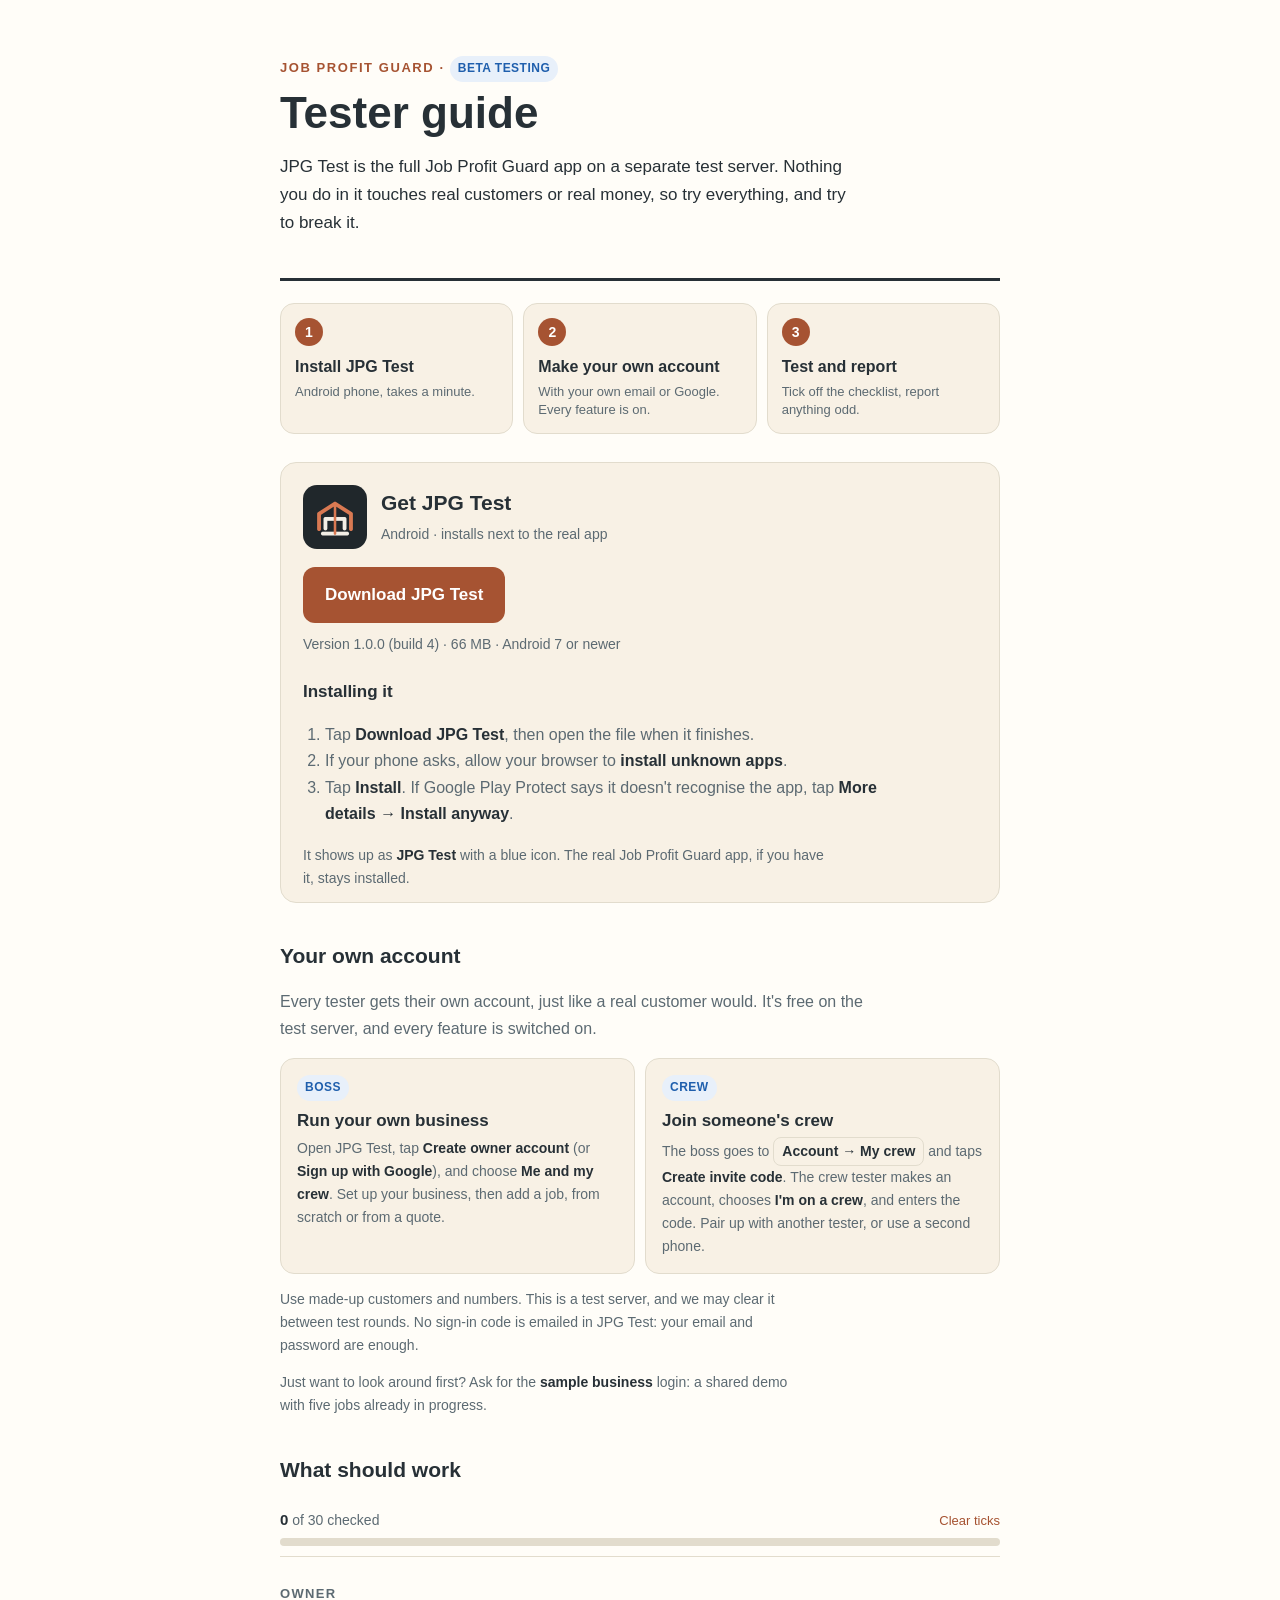
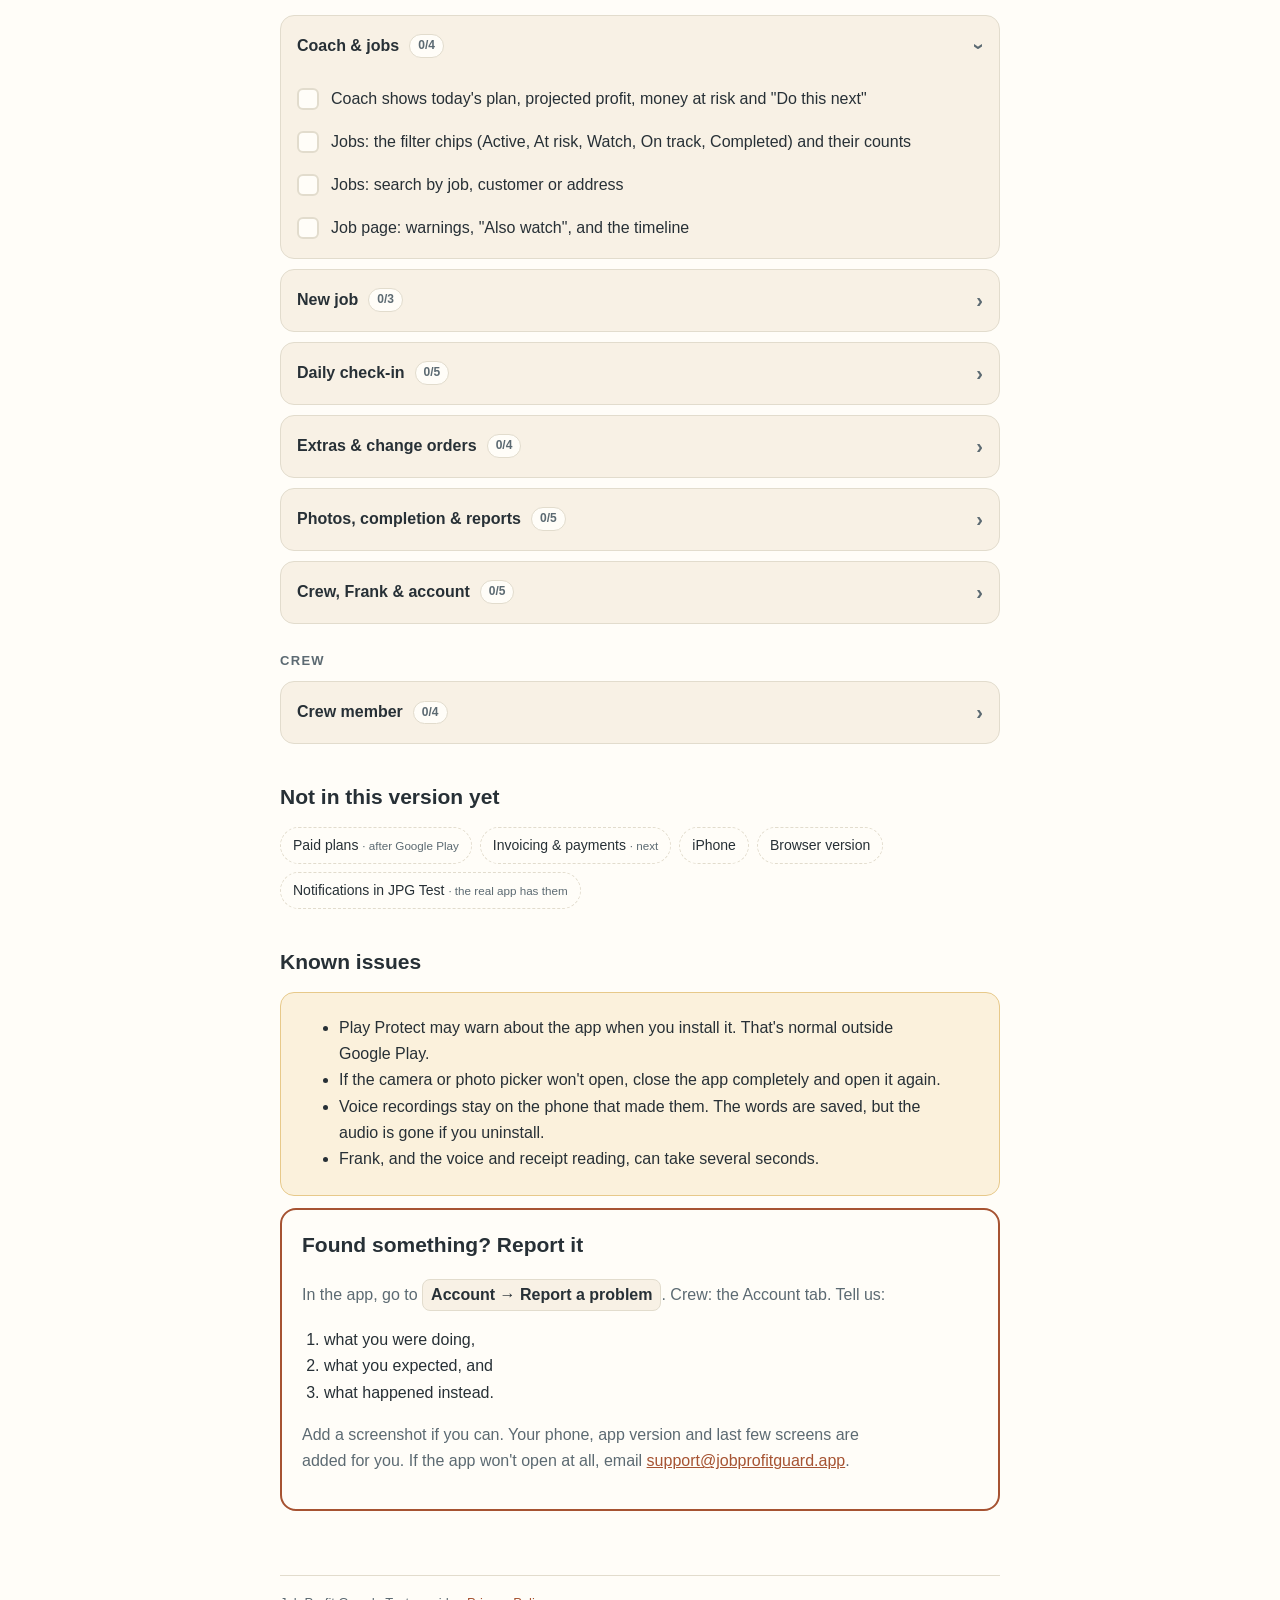
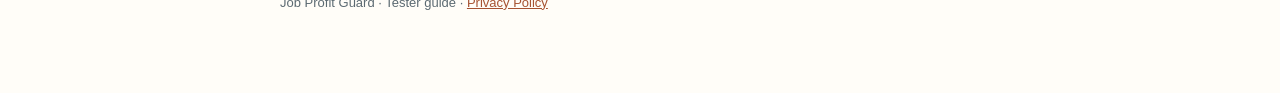
==== testers/index.html @ a8775195 "Tester build 4: tells testers when a newer build is out Co-Authored-By: Claude Opus 5.5 <noreply@ant" ====
<!doctype html>
<html lang="en"><head><meta charset="utf-8"><meta name="viewport" content="width=device-width,initial-scale=1">
<meta name="robots" content="noindex, nofollow">
<title>Tester guide — Job Profit Guard</title>
<link rel="icon" href="../favicon.png"><link rel="stylesheet" href="../style.css">
<style>
  :root { --test:#1f5fad; --test-soft:#e8f0fa; --warn-soft:#fbf1dc; --warn-line:#e7c98a; --ok:#2f746a; }
  @media (prefers-color-scheme: dark) { :root { --test:#6ea2e6; --test-soft:#1d2a3a; --warn-soft:#2e2818; --warn-line:#6b5626; --ok:#6cc2b4; } }
  .lede { font-size:17px; color:var(--ink); max-width:60ch; }
  .steps { list-style:none; padding:0; margin:22px 0 8px; display:grid; gap:10px; grid-template-columns:repeat(3,1fr); }
  .steps li { background:var(--card); border:1px solid var(--line); border-radius:14px; padding:14px; color:var(--ink); max-width:none; }
  .steps b { display:flex; width:28px; height:28px; border-radius:50%; align-items:center; justify-content:center; background:var(--accent); color:var(--on-accent); font-size:14px; margin-bottom:8px; }
  .steps span { display:block; font-weight:800; }
  .steps small { color:var(--muted); font-size:13px; line-height:1.4; display:block; margin-top:2px; }
  @media (max-width:560px) { .steps { grid-template-columns:1fr; } .steps li { display:grid; grid-template-columns:28px 1fr; column-gap:12px; align-items:start; } .steps b { margin:0; grid-row:span 2; } }
  .badge-icon { background:var(--test); border-radius:14px; }
  .tag { display:inline-block; font-size:12px; font-weight:800; letter-spacing:.04em; text-transform:uppercase; padding:3px 8px; border-radius:999px; background:var(--test-soft); color:var(--test); }
  .logins { display:grid; grid-template-columns:1fr 1fr; gap:10px; margin:14px 0; }
  @media (max-width:560px) { .logins { grid-template-columns:1fr; } }
  .login { border:1px solid var(--line); border-radius:14px; padding:14px 16px; background:var(--card); }
  .login h3 { margin:6px 0 2px; }
  .login p { margin:0; font-size:14px; }
  .note { font-size:14px; }
  .progress { position:sticky; top:0; z-index:2; background:var(--bg); padding:12px 0 10px; border-bottom:1px solid var(--line); margin:0 0 6px; }
  .progress-row { display:flex; justify-content:space-between; align-items:baseline; font-size:14px; color:var(--muted); }
  .progress-row strong { font-size:15px; }
  .bar { height:8px; background:var(--line); border-radius:99px; overflow:hidden; margin-top:6px; }
  .bar i { display:block; height:100%; width:0; background:var(--ok); border-radius:99px; transition:width .25s; }
  .reset { background:none; border:0; color:var(--accent); font:inherit; font-size:13px; cursor:pointer; padding:0; }
  details.area { border:1px solid var(--line); border-radius:14px; margin:10px 0; background:var(--card); }
  details.area > summary { list-style:none; cursor:pointer; padding:14px 16px; display:flex; align-items:center; gap:10px; font-weight:800; }
  details.area > summary::-webkit-details-marker { display:none; }
  details.area > summary::after { content:"›"; margin-left:auto; font-size:20px; color:var(--muted); transition:transform .2s; }
  details.area[open] > summary::after { transform:rotate(90deg); }
  .count { font-size:12px; font-weight:700; color:var(--muted); background:var(--bg); border:1px solid var(--line); border-radius:999px; padding:1px 8px; }
  .count.done { color:var(--ok); border-color:var(--ok); }
  .checks { list-style:none; margin:0; padding:0 8px 8px; }
  .checks li { max-width:none; margin:0; }
  .checks label { display:flex; gap:12px; align-items:flex-start; padding:10px 8px; border-radius:10px; cursor:pointer; color:var(--ink); line-height:1.45; }
  .checks label:hover { background:var(--bg); }
  .checks input { appearance:none; flex:none; width:22px; height:22px; margin:1px 0 0; border:2px solid var(--line); border-radius:6px; display:grid; place-content:center; background:var(--bg); cursor:pointer; }
  .checks input:checked { background:var(--ok); border-color:var(--ok); }
  .checks input:checked::after { content:""; width:10px; height:6px; border:solid #fff; border-width:0 0 2.5px 2.5px; transform:rotate(-45deg) translate(1px,-1px); }
  .checks input:checked + span { color:var(--muted); text-decoration:line-through; text-decoration-color:var(--line); }
  .checks small { display:block; color:var(--muted); font-size:13px; }
  .group-title { font-size:13px; font-weight:800; letter-spacing:.1em; text-transform:uppercase; color:var(--muted); margin:26px 0 4px; }
  .pills { display:flex; flex-wrap:wrap; gap:8px; margin:12px 0; }
  .pills span { border:1px dashed var(--line); border-radius:999px; padding:6px 12px; font-size:14px; color:var(--ink); }
  .pills small { color:var(--muted); }
  .callout { border:1px solid var(--warn-line); background:var(--warn-soft); border-radius:14px; padding:6px 18px; margin:12px 0; }
  .callout li { color:var(--ink); }
  .report { border:2px solid var(--accent); border-radius:16px; padding:18px 20px; margin:12px 0; }
  .report h2 { margin-top:0; }
  .report ol li { color:var(--ink); }
  .path { display:inline-block; font-weight:800; color:var(--ink); background:var(--card); border:1px solid var(--line); border-radius:8px; padding:2px 8px; }
</style></head><body><main>
<header><div class="brand">Job Profit Guard · <span class="tag">Beta testing</span></div><h1>Tester guide</h1>
<p class="lede">JPG Test is the full Job Profit Guard app on a separate test server. Nothing you do in it touches real customers or real money, so try everything, and try to break it.</p></header>

<ol class="steps">
  <li><b>1</b><span>Install JPG Test</span><small>Android phone, takes a minute.</small></li>
  <li><b>2</b><span>Make your own account</span><small>With your own email or Google. Every feature is on.</small></li>
  <li><b>3</b><span>Test and report</span><small>Tick off the checklist, report anything odd.</small></li>
</ol>

<section class="download" id="download">
  <div class="download-head"><img class="badge-icon" src="../app-icon.png" alt="" width="64" height="64"><div><h2>Get JPG Test</h2><p class="meta">Android · installs next to the real app</p></div></div>
  <a class="button" href="JPG-Test.apk?v=4" download="JPG-Test.apk">Download JPG Test</a>
  <p class="meta">Version 1.0.0 (build 4) · 66 MB · Android 7 or newer</p>
  <h3>Installing it</h3>
  <ol>
    <li>Tap <strong>Download JPG Test</strong>, then open the file when it finishes.</li>
    <li>If your phone asks, allow your browser to <strong>install unknown apps</strong>.</li>
    <li>Tap <strong>Install</strong>. If Google Play Protect says it doesn't recognise the app, tap <strong>More details → Install anyway</strong>.</li>
  </ol>
  <p class="meta">It shows up as <strong>JPG Test</strong> with a blue icon. The real Job Profit Guard app, if you have it, stays installed.</p>
</section>

<h2>Your own account</h2>
<p>Every tester gets their own account, just like a real customer would. It's free on the test server, and every feature is switched on.</p>
<div class="logins">
  <div class="login"><span class="tag">Boss</span><h3>Run your own business</h3><p>Open JPG Test, tap <strong>Create owner account</strong> (or <strong>Sign up with Google</strong>), and choose <strong>Me and my crew</strong>. Set up your business, then add a job, from scratch or from a quote.</p></div>
  <div class="login"><span class="tag">Crew</span><h3>Join someone's crew</h3><p>The boss goes to <span class="path">Account → My crew</span> and taps <strong>Create invite code</strong>. The crew tester makes an account, chooses <strong>I'm on a crew</strong>, and enters the code. Pair up with another tester, or use a second phone.</p></div>
</div>
<p class="note">Use made-up customers and numbers. This is a test server, and we may clear it between test rounds. No sign-in code is emailed in JPG Test: your email and password are enough.</p>
<p class="note">Just want to look around first? Ask for the <strong>sample business</strong> login: a shared demo with five jobs already in progress.</p>

<h2>What should work</h2>
<div class="progress"><div class="progress-row"><span><strong id="done">0</strong> of <span id="total">0</span> checked</span><button class="reset" id="reset" type="button">Clear ticks</button></div><div class="bar"><i id="bar"></i></div></div>

<p class="group-title">Owner</p>
<details class="area" open><summary>Coach &amp; jobs <span class="count"></span></summary><ul class="checks">
  <li><label><input type="checkbox" data-k="coach"><span>Coach shows today's plan, projected profit, money at risk and "Do this next"</span></label></li>
  <li><label><input type="checkbox" data-k="jobs-filter"><span>Jobs: the filter chips (Active, At risk, Watch, On track, Completed) and their counts</span></label></li>
  <li><label><input type="checkbox" data-k="jobs-search"><span>Jobs: search by job, customer or address</span></label></li>
  <li><label><input type="checkbox" data-k="job-page"><span>Job page: warnings, "Also watch", and the timeline</span></label></li>
</ul></details>
<details class="area"><summary>New job <span class="count"></span></summary><ul class="checks">
  <li><label><input type="checkbox" data-k="new-job"><span>Create a job from scratch</span></label></li>
  <li><label><input type="checkbox" data-k="new-job-quote"><span>Create one from a quote<small>Photo or PDF; the app reads the numbers for you to check.</small></span></label></li>
  <li><label><input type="checkbox" data-k="edit-job"><span>Edit a job's budget or customer details</span></label></li>
</ul></details>
<details class="area"><summary>Daily check-in <span class="count"></span></summary><ul class="checks">
  <li><label><input type="checkbox" data-k="checkin-voice"><span>Check in by voice<small>Talk for 30 seconds; check the words and numbers before saving.</small></span></label></li>
  <li><label><input type="checkbox" data-k="checkin-typed"><span>Check in by typing hours, materials, other costs and progress</span></label></li>
  <li><label><input type="checkbox" data-k="receipt"><span>Scan a receipt into the check-in</span></label></li>
  <li><label><input type="checkbox" data-k="checkin-edit"><span>Edit or delete a check-in (asks for a reason)</span></label></li>
  <li><label><input type="checkbox" data-k="draft"><span>Close the app halfway through a form, then reopen it<small>What you typed should come back.</small></span></label></li>
</ul></details>
<details class="area"><summary>Extras &amp; change orders <span class="count"></span></summary><ul class="checks">
  <li><label><input type="checkbox" data-k="extra"><span>A possible extra: include it, dismiss it, or turn it into a change order</span></label></li>
  <li><label><input type="checkbox" data-k="co-draft"><span>Draft a change order and send it (makes a PDF)</span></label></li>
  <li><label><input type="checkbox" data-k="co-approve"><span>Approve one<small>The job's revenue should go up by its amount.</small></span></label></li>
  <li><label><input type="checkbox" data-k="co-reject"><span>Reject one</span></label></li>
</ul></details>
<details class="area"><summary>Photos, completion &amp; reports <span class="count"></span></summary><ul class="checks">
  <li><label><input type="checkbox" data-k="photos"><span>Take or add photos, attach a receipt, add a caption, delete one</span></label></li>
  <li><label><input type="checkbox" data-k="complete"><span>Complete a job<small>Change a final figure; it asks why.</small></span></label></li>
  <li><label><input type="checkbox" data-k="summary"><span>Read the final summary: expected against actual profit, and where money was made or lost</span></label></li>
  <li><label><input type="checkbox" data-k="report"><span>Share or preview the final job report PDF</span></label></li>
  <li><label><input type="checkbox" data-k="reopen"><span>Reopen a completed job</span></label></li>
</ul></details>
<details class="area"><summary>Crew, Frank &amp; account <span class="count"></span></summary><ul class="checks">
  <li><label><input type="checkbox" data-k="crew-invite"><span>Invite crew and put them on a job</span></label></li>
  <li><label><input type="checkbox" data-k="crew-review"><span>Approve or reject a day the crew filed</span></label></li>
  <li><label><input type="checkbox" data-k="frank"><span>Ask Frank (the round button) about your jobs and money; attach a photo</span></label></li>
  <li><label><input type="checkbox" data-k="export"><span>Account → Export your data (spreadsheets or a backup)</span></label></li>
  <li><label><input type="checkbox" data-k="owner-misc"><span>Edit your profile, read Privacy and Terms, sign out and back in</span></label></li>
</ul></details>

<p class="group-title">Crew</p>
<details class="area"><summary>Crew member <span class="count"></span></summary><ul class="checks">
  <li><label><input type="checkbox" data-k="crew-jobs"><span>See only your jobs, and no money anywhere<small>No budgets, costs or profit on any screen.</small></span></label></li>
  <li><label><input type="checkbox" data-k="crew-file"><span>File a day: hours, progress and a note</span></label></li>
  <li><label><input type="checkbox" data-k="crew-attach"><span>Add photos (up to six) and a voice note</span></label></li>
  <li><label><input type="checkbox" data-k="crew-account"><span>Account: profile, Report a problem</span></label></li>
</ul></details>

<h2>Not in this version yet</h2>
<div class="pills">
  <span>Paid plans <small>· after Google Play</small></span>
  <span>Invoicing &amp; payments <small>· next</small></span>
  <span>iPhone</span>
  <span>Browser version</span>
  <span>Notifications in JPG Test <small>· the real app has them</small></span>
</div>

<h2>Known issues</h2>
<div class="callout"><ul>
  <li>Play Protect may warn about the app when you install it. That's normal outside Google Play.</li>
  <li>If the camera or photo picker won't open, close the app completely and open it again.</li>
  <li>Voice recordings stay on the phone that made them. The words are saved, but the audio is gone if you uninstall.</li>
  <li>Frank, and the voice and receipt reading, can take several seconds.</li>
</ul></div>

<section class="report">
  <h2>Found something? Report it</h2>
  <p>In the app, go to <span class="path">Account → Report a problem</span>. Crew: the Account tab. Tell us:</p>
  <ol><li>what you were doing,</li><li>what you expected, and</li><li>what happened instead.</li></ol>
  <p>Add a screenshot if you can. Your phone, app version and last few screens are added for you. If the app won't open at all, email <a href="mailto:support@jobprofitguard.app">support@jobprofitguard.app</a>.</p>
</section>

<footer>Job Profit Guard · Tester guide · <a href="../privacy.html">Privacy Policy</a></footer>
</main>
<script>
(() => {
  const KEY = 'jpg_tester_checks_v1';
  let ticked = {};
  try { ticked = JSON.parse(localStorage.getItem(KEY) || '{}') || {}; } catch { ticked = {}; }
  const boxes = [...document.querySelectorAll('.checks input')];
  const save = () => { try { localStorage.setItem(KEY, JSON.stringify(ticked)); } catch { /* ticks just won't persist */ } };
  const render = () => {
    const done = boxes.filter((box) => box.checked).length;
    document.getElementById('done').textContent = done;
    document.getElementById('total').textContent = boxes.length;
    document.getElementById('bar').style.width = `${boxes.length ? (done / boxes.length) * 100 : 0}%`;
    document.querySelectorAll('details.area').forEach((area) => {
      const own = [...area.querySelectorAll('input')];
      const n = own.filter((box) => box.checked).length;
      const badge = area.querySelector('.count');
      badge.textContent = `${n}/${own.length}`;
      badge.classList.toggle('done', n === own.length);
    });
  };
  boxes.forEach((box) => {
    box.checked = Boolean(ticked[box.dataset.k]);
    box.addEventListener('change', () => { ticked[box.dataset.k] = box.checked; save(); render(); });
  });
  document.getElementById('reset').addEventListener('click', () => { ticked = {}; boxes.forEach((box) => { box.checked = false; }); save(); render(); });
  render();
})();
</script>
</body></html>
---- style.css ----
:root { --bg:#fffdf8; --ink:#273036; --muted:#5c6a72; --line:#e2dccd; --accent:#a65332; --on-accent:#ffffff; --card:#f8f1e5; }
@media (prefers-color-scheme: dark) { :root { --bg:#1b2227; --ink:#f2ede3; --muted:#aab4ae; --line:#333d44; --accent:#d97b52; --on-accent:#1b2227; --card:#232c32; } }
* { box-sizing:border-box; }
body { margin:0; padding:0 20px 80px; background:var(--bg); color:var(--ink); font:16px/1.65 -apple-system,"Segoe UI",Roboto,sans-serif; }
main { max-width:720px; margin:0 auto; }
header { padding:56px 0 24px; border-bottom:3px solid var(--ink); margin-bottom:8px; }
.brand { color:var(--accent); font-weight:800; font-size:13px; letter-spacing:.12em; text-transform:uppercase; }
h1 { font-size:clamp(30px,6vw,44px); font-weight:900; line-height:1.05; margin:8px 0 6px; }
h2 { font-size:21px; font-weight:800; margin:36px 0 8px; }
p, li { max-width:68ch; color:var(--muted); }
strong { color:var(--ink); }
a { color:var(--accent); }
footer { margin-top:64px; padding-top:16px; border-top:1px solid var(--line); font-size:13px; color:var(--muted); }
.updated { font-size:13px; color:var(--muted); }
.download { margin:28px 0 8px; padding:22px 22px 10px; border:1px solid var(--line); border-radius:16px; background:var(--card); }
.download-head { display:flex; gap:14px; align-items:center; }
.download-head img { border-radius:14px; flex:none; }
.download h2 { margin:0; }
.download .meta { font-size:14px; margin:2px 0; }
.button { display:block; text-align:center; margin:18px 0 8px; padding:14px 22px; border-radius:12px; background:var(--accent); color:var(--on-accent); font-weight:800; font-size:17px; text-decoration:none; }
.button:hover { filter:brightness(1.06); }
@media (min-width:600px) { .button { display:inline-block; } }
.qr { display:none; }
@media (hover:hover) and (pointer:fine) { .qr { display:flex; gap:16px; align-items:center; margin:16px 0 4px; } .qr img { background:#fff; padding:6px; border-radius:8px; } .qr p { margin:0; } }
h3 { font-size:17px; font-weight:800; margin:22px 0 4px; }
ol { padding-left:22px; }
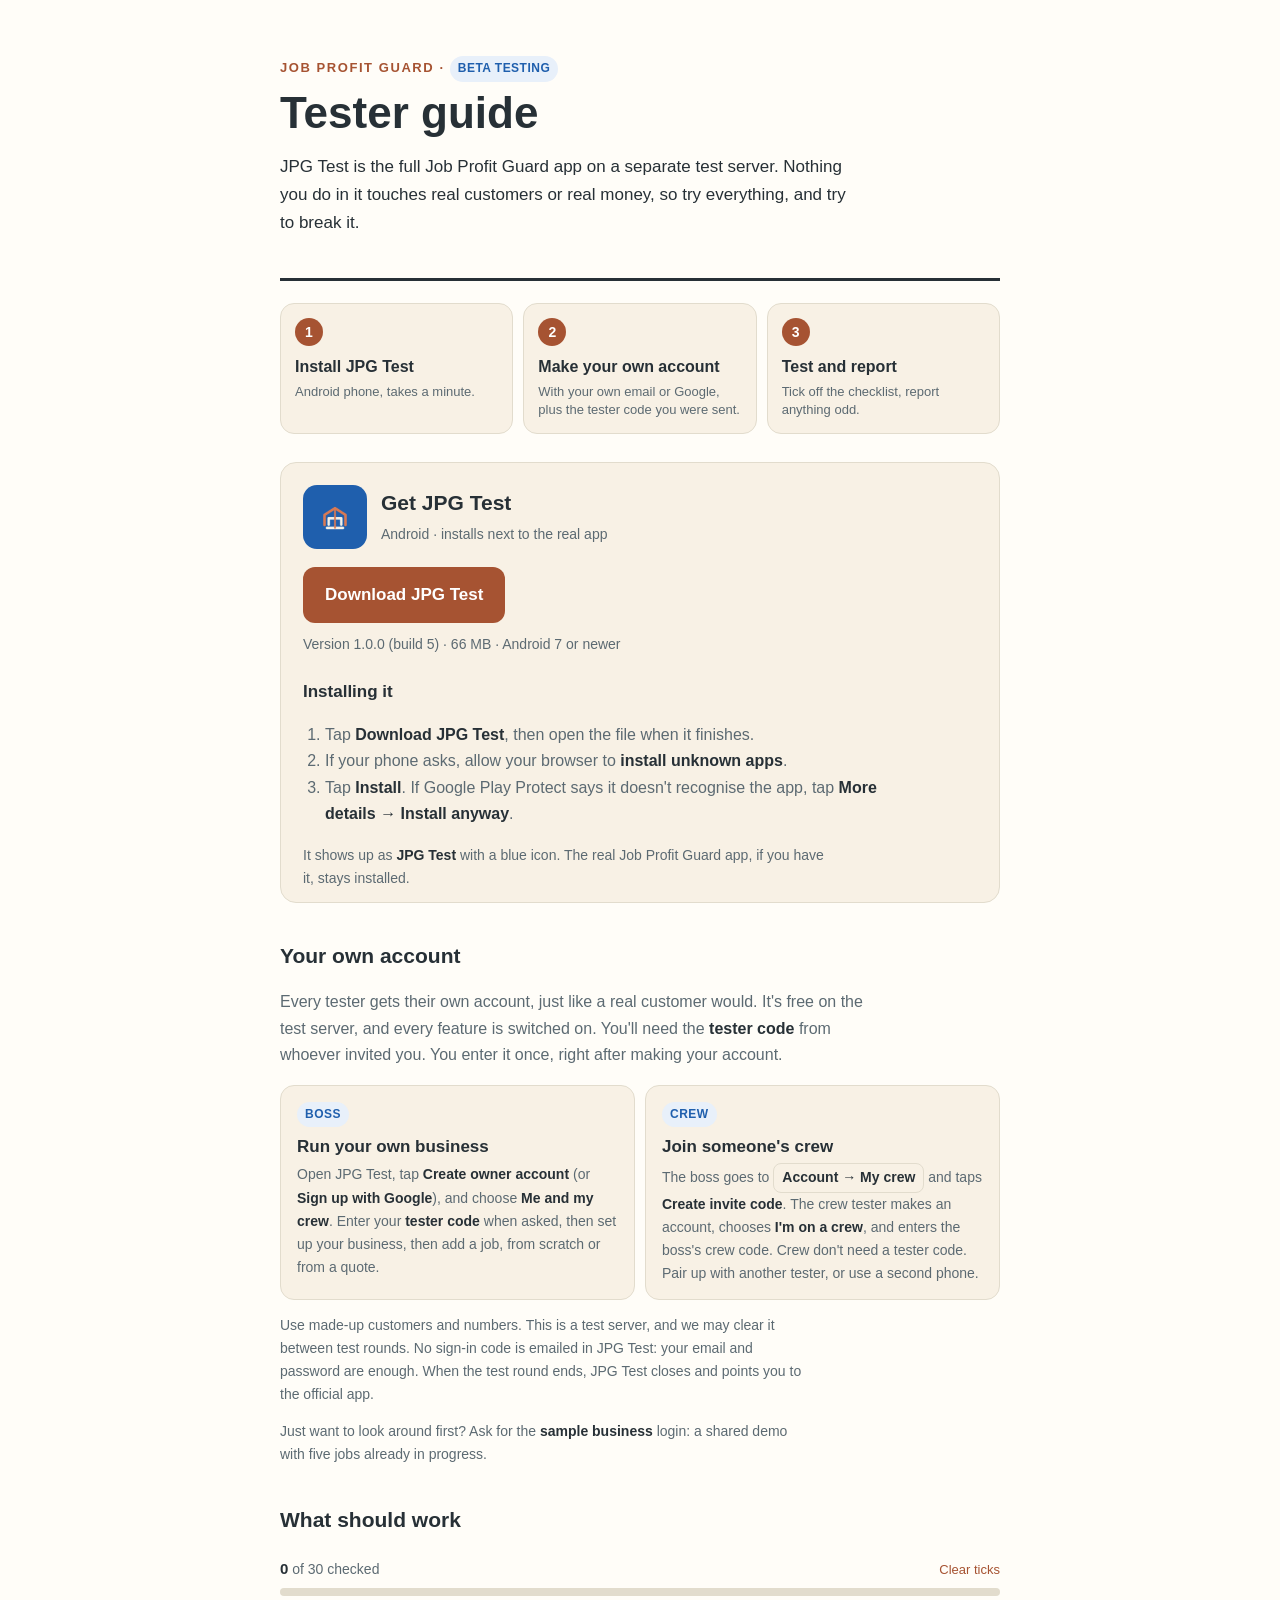
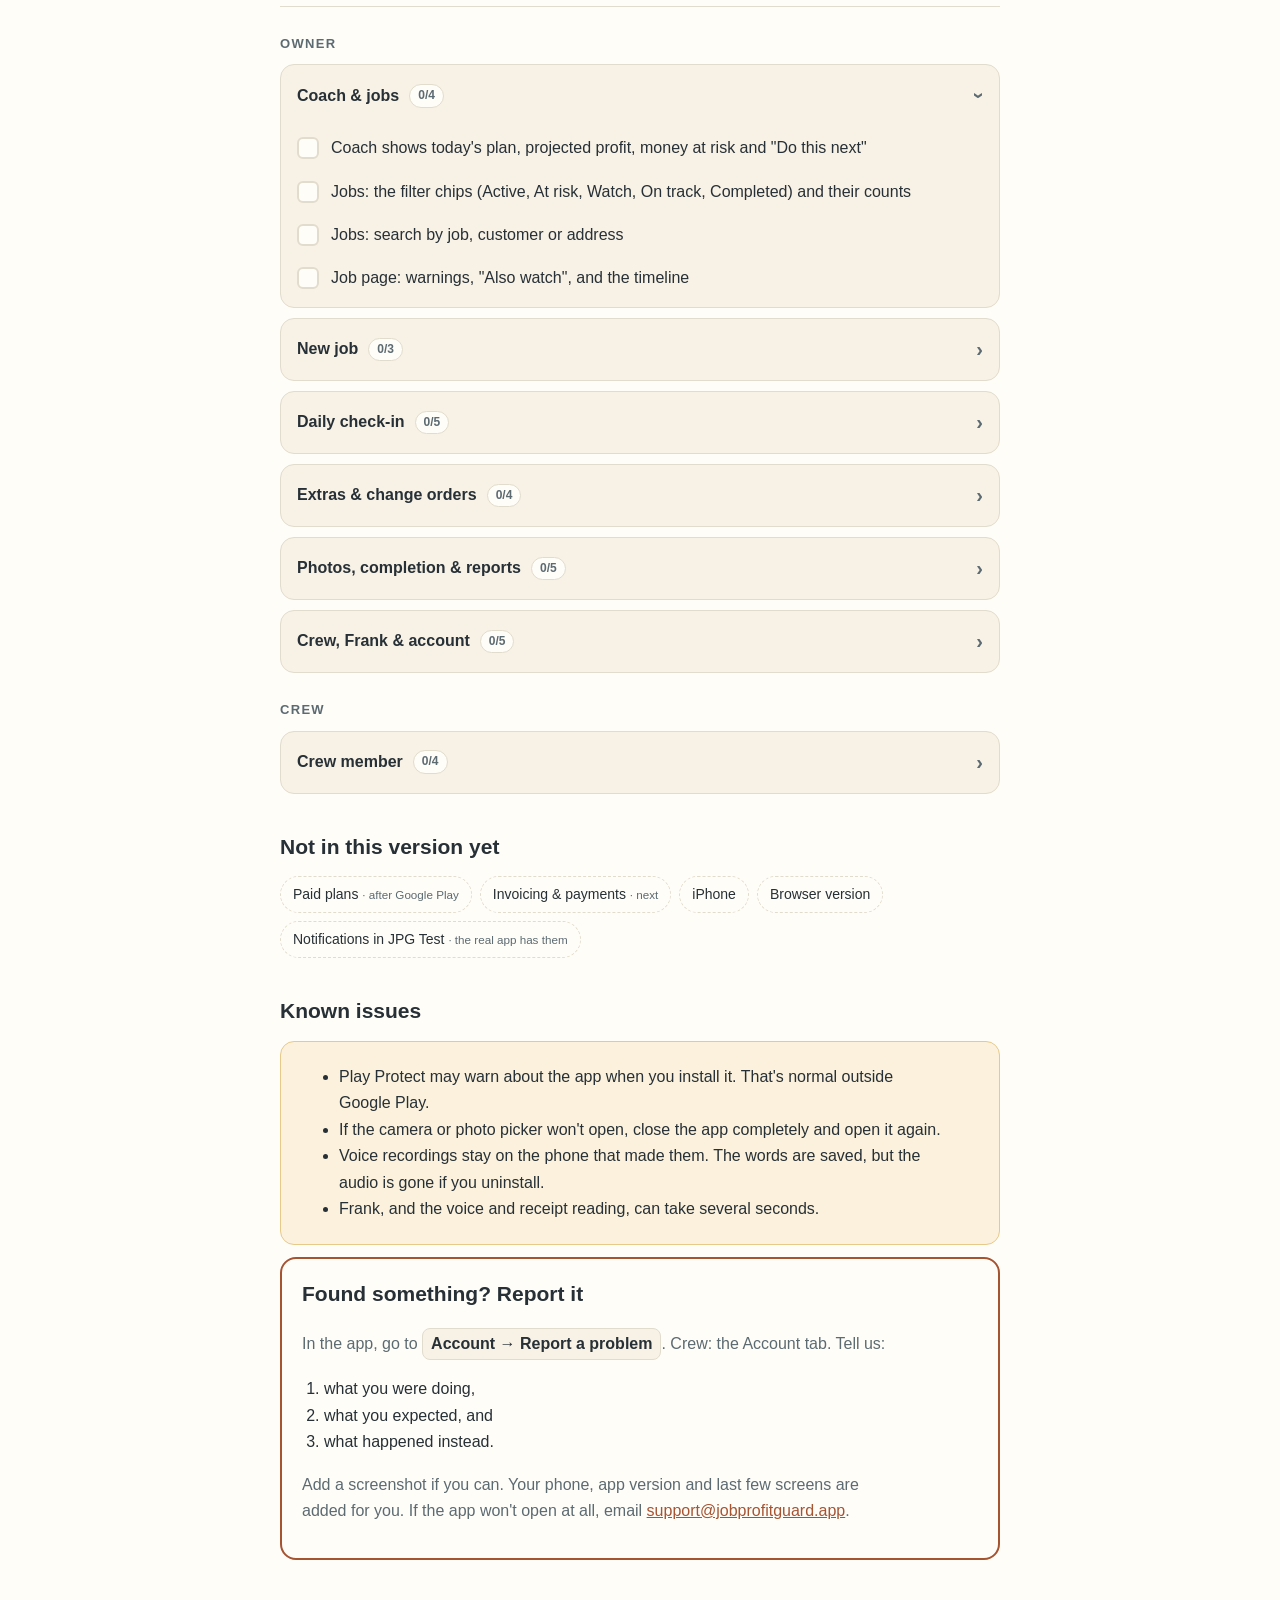
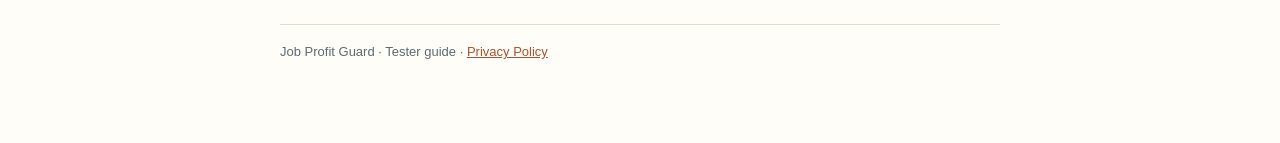
==== commit 05a83208: "Homepage: official and tester downloads; tester build 5 asks for the round's code Co-Authored-By: Cl" ====
--- a/testers/index.html
+++ b/testers/index.html
@@ -59,14 +59,14 @@
 
 <ol class="steps">
   <li><b>1</b><span>Install JPG Test</span><small>Android phone, takes a minute.</small></li>
-  <li><b>2</b><span>Make your own account</span><small>With your own email or Google. Every feature is on.</small></li>
+  <li><b>2</b><span>Make your own account</span><small>With your own email or Google, plus the tester code you were sent.</small></li>
   <li><b>3</b><span>Test and report</span><small>Tick off the checklist, report anything odd.</small></li>
 </ol>
 
 <section class="download" id="download">
-  <div class="download-head"><img class="badge-icon" src="../app-icon.png" alt="" width="64" height="64"><div><h2>Get JPG Test</h2><p class="meta">Android · installs next to the real app</p></div></div>
-  <a class="button" href="JPG-Test.apk?v=4" download="JPG-Test.apk">Download JPG Test</a>
-  <p class="meta">Version 1.0.0 (build 4) · 66 MB · Android 7 or newer</p>
+  <div class="download-head"><img class="badge-icon" src="../test-icon.png" alt="" width="64" height="64"><div><h2>Get JPG Test</h2><p class="meta">Android · installs next to the real app</p></div></div>
+  <a class="button" href="JPG-Test.apk?v=5" download="JPG-Test.apk">Download JPG Test</a>
+  <p class="meta">Version 1.0.0 (build 5) · 66 MB · Android 7 or newer</p>
   <h3>Installing it</h3>
   <ol>
     <li>Tap <strong>Download JPG Test</strong>, then open the file when it finishes.</li>
@@ -77,12 +77,12 @@
 </section>
 
 <h2>Your own account</h2>
-<p>Every tester gets their own account, just like a real customer would. It's free on the test server, and every feature is switched on.</p>
+<p>Every tester gets their own account, just like a real customer would. It's free on the test server, and every feature is switched on. You'll need the <strong>tester code</strong> from whoever invited you. You enter it once, right after making your account.</p>
 <div class="logins">
-  <div class="login"><span class="tag">Boss</span><h3>Run your own business</h3><p>Open JPG Test, tap <strong>Create owner account</strong> (or <strong>Sign up with Google</strong>), and choose <strong>Me and my crew</strong>. Set up your business, then add a job, from scratch or from a quote.</p></div>
-  <div class="login"><span class="tag">Crew</span><h3>Join someone's crew</h3><p>The boss goes to <span class="path">Account → My crew</span> and taps <strong>Create invite code</strong>. The crew tester makes an account, chooses <strong>I'm on a crew</strong>, and enters the code. Pair up with another tester, or use a second phone.</p></div>
+  <div class="login"><span class="tag">Boss</span><h3>Run your own business</h3><p>Open JPG Test, tap <strong>Create owner account</strong> (or <strong>Sign up with Google</strong>), and choose <strong>Me and my crew</strong>. Enter your <strong>tester code</strong> when asked, then set up your business, then add a job, from scratch or from a quote.</p></div>
+  <div class="login"><span class="tag">Crew</span><h3>Join someone's crew</h3><p>The boss goes to <span class="path">Account → My crew</span> and taps <strong>Create invite code</strong>. The crew tester makes an account, chooses <strong>I'm on a crew</strong>, and enters the boss's crew code. Crew don't need a tester code. Pair up with another tester, or use a second phone.</p></div>
 </div>
-<p class="note">Use made-up customers and numbers. This is a test server, and we may clear it between test rounds. No sign-in code is emailed in JPG Test: your email and password are enough.</p>
+<p class="note">Use made-up customers and numbers. This is a test server, and we may clear it between test rounds. No sign-in code is emailed in JPG Test: your email and password are enough. When the test round ends, JPG Test closes and points you to the official app.</p>
 <p class="note">Just want to look around first? Ask for the <strong>sample business</strong> login: a shared demo with five jobs already in progress.</p>
 
 <h2>What should work</h2>
--- a/style.css
+++ b/style.css
@@ -24,3 +24,7 @@
 @media (hover:hover) and (pointer:fine) { .qr { display:flex; gap:16px; align-items:center; margin:16px 0 4px; } .qr img { background:#fff; padding:6px; border-radius:8px; } .qr p { margin:0; } }
 h3 { font-size:17px; font-weight:800; margin:22px 0 4px; }
 ol { padding-left:22px; }
+.tester-card { padding-bottom:16px; }
+.tester-card h2 { font-size:19px; }
+.tester-icon { background:#1f5fad; border-radius:12px; }
+.button-quiet { background:transparent; color:var(--ink); border:1.5px solid var(--line); }
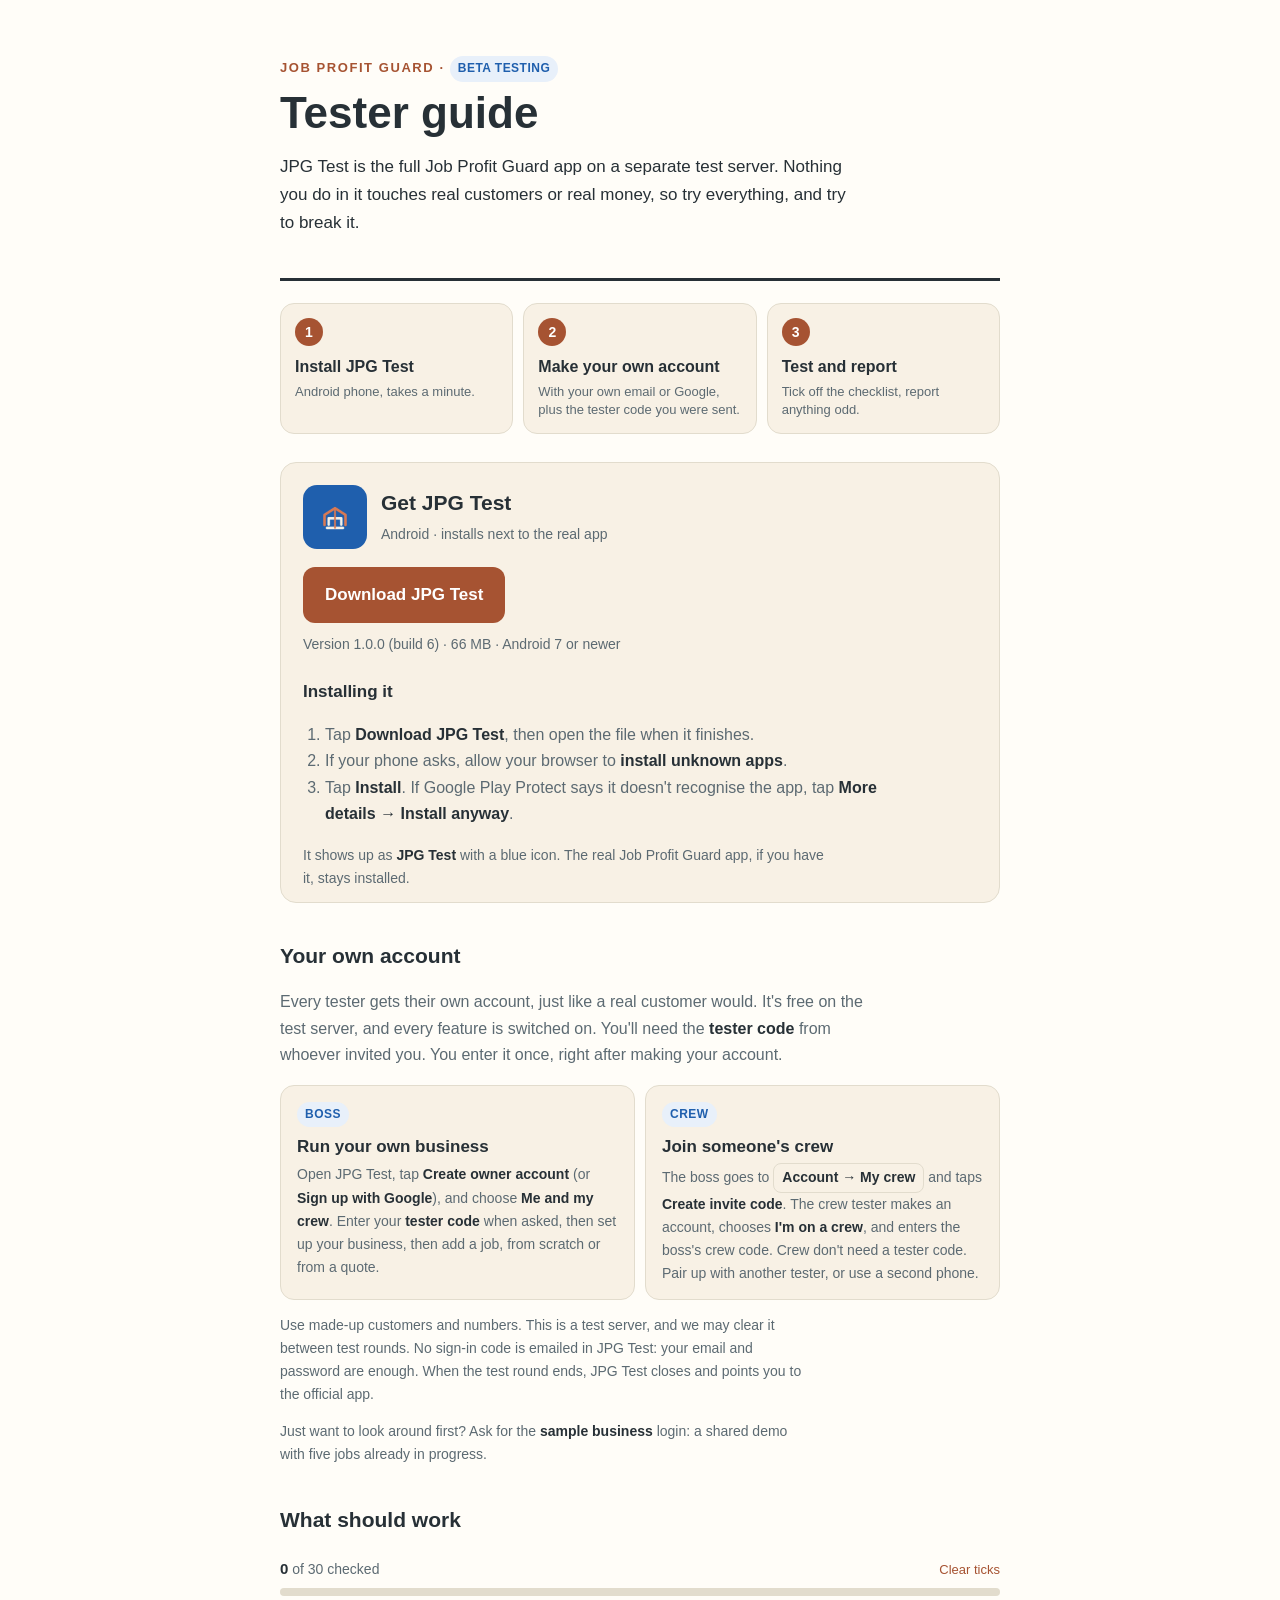
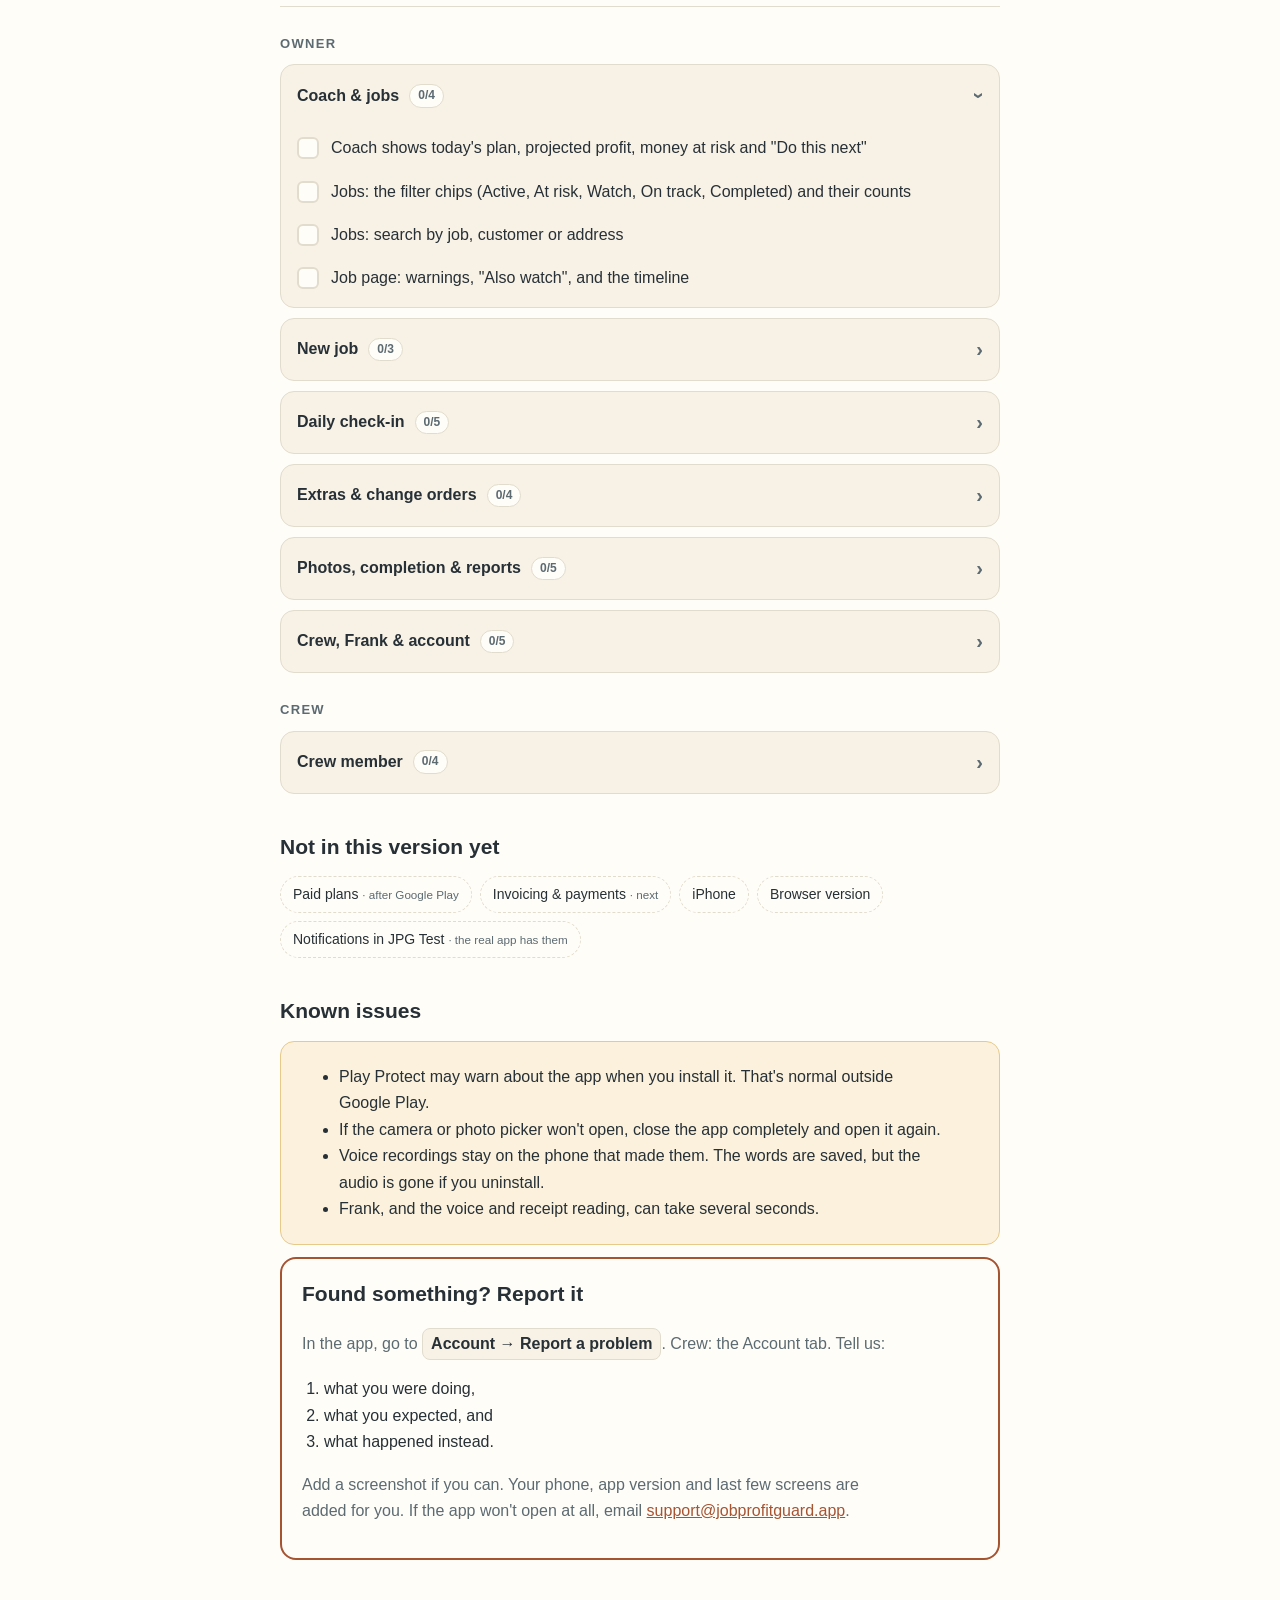
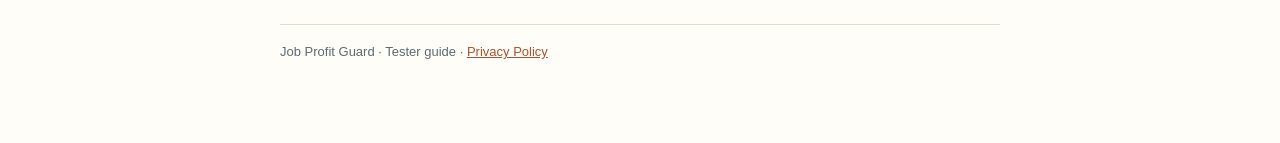
==== commit b95e4a07: "Android build 10 and JPG Test build 6: security review fixes Co-Authored-By: Claude Opus 5.5 <norepl" ====
--- a/testers/index.html
+++ b/testers/index.html
@@ -66,7 +66,7 @@
 <section class="download" id="download">
   <div class="download-head"><img class="badge-icon" src="../test-icon.png" alt="" width="64" height="64"><div><h2>Get JPG Test</h2><p class="meta">Android · installs next to the real app</p></div></div>
   <a class="button" href="JPG-Test.apk?v=5" download="JPG-Test.apk">Download JPG Test</a>
-  <p class="meta">Version 1.0.0 (build 5) · 66 MB · Android 7 or newer</p>
+  <p class="meta">Version 1.0.0 (build 6) · 66 MB · Android 7 or newer</p>
   <h3>Installing it</h3>
   <ol>
     <li>Tap <strong>Download JPG Test</strong>, then open the file when it finishes.</li>
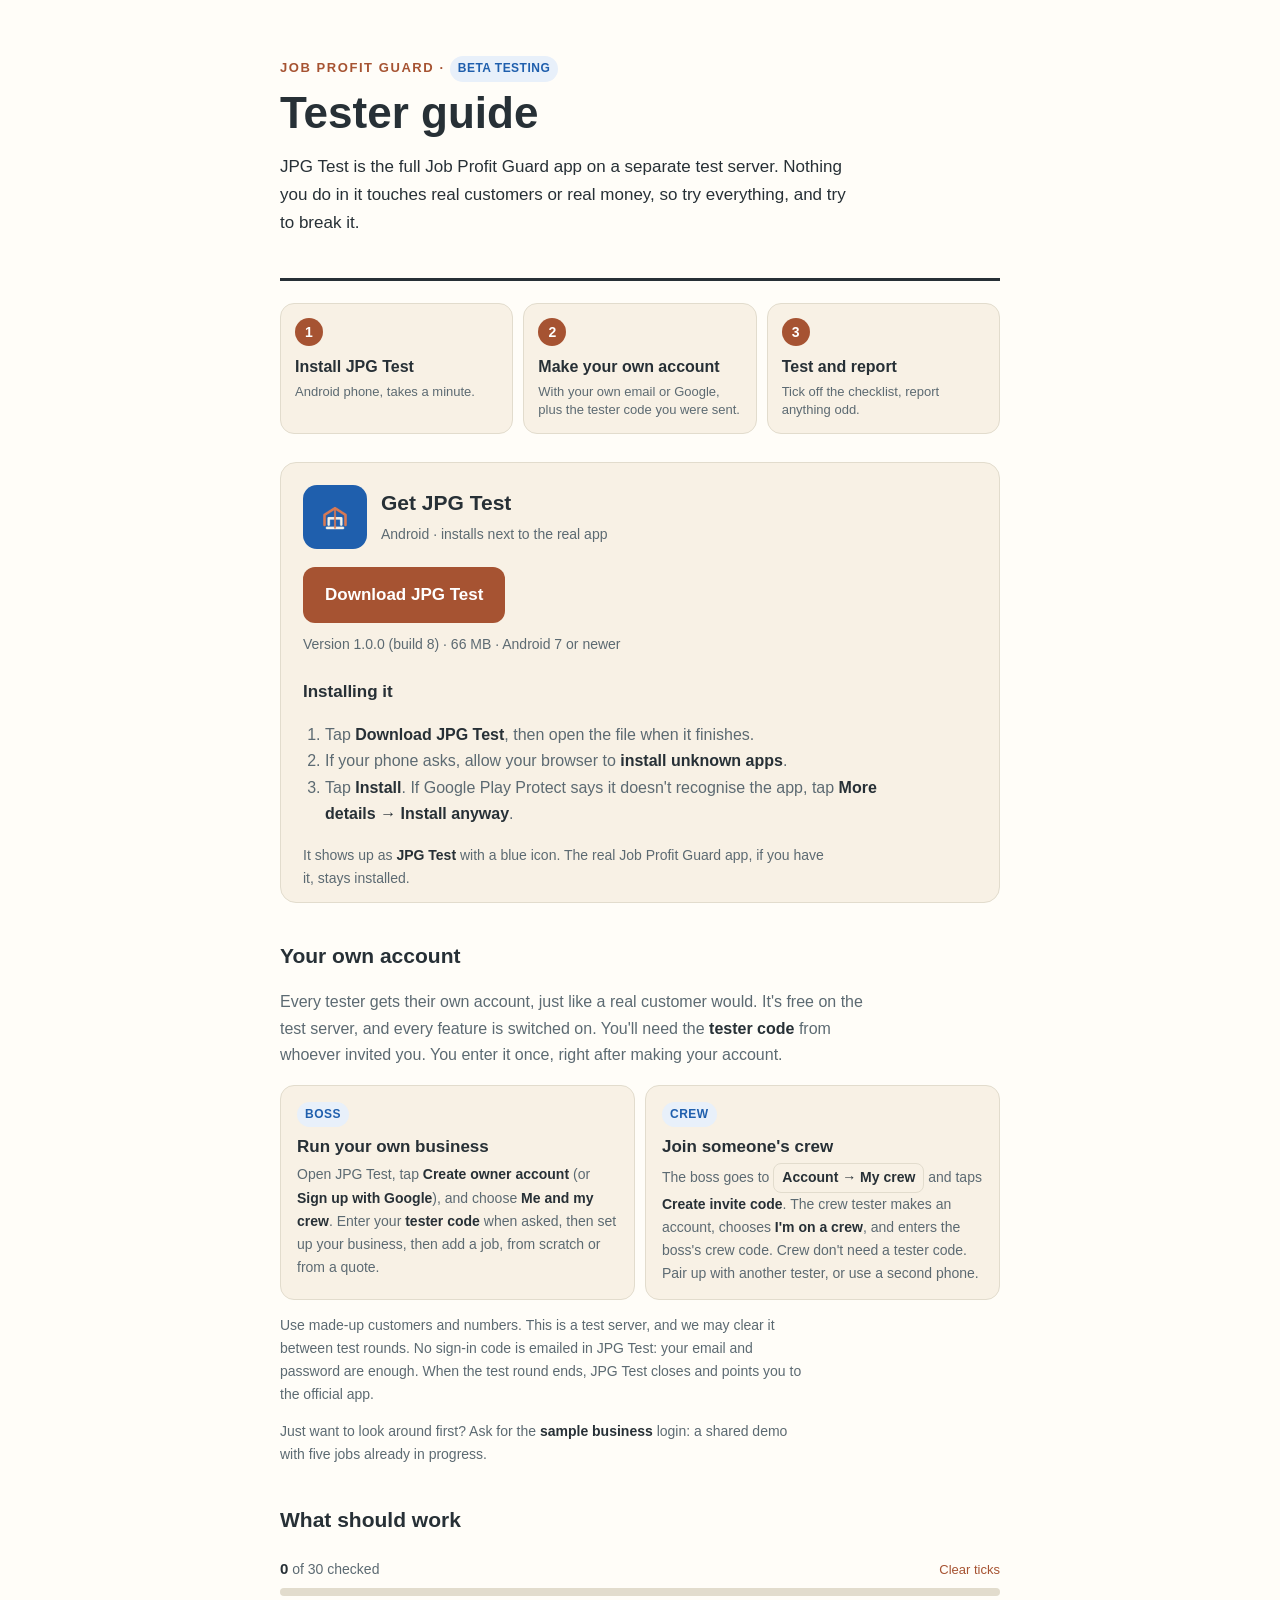
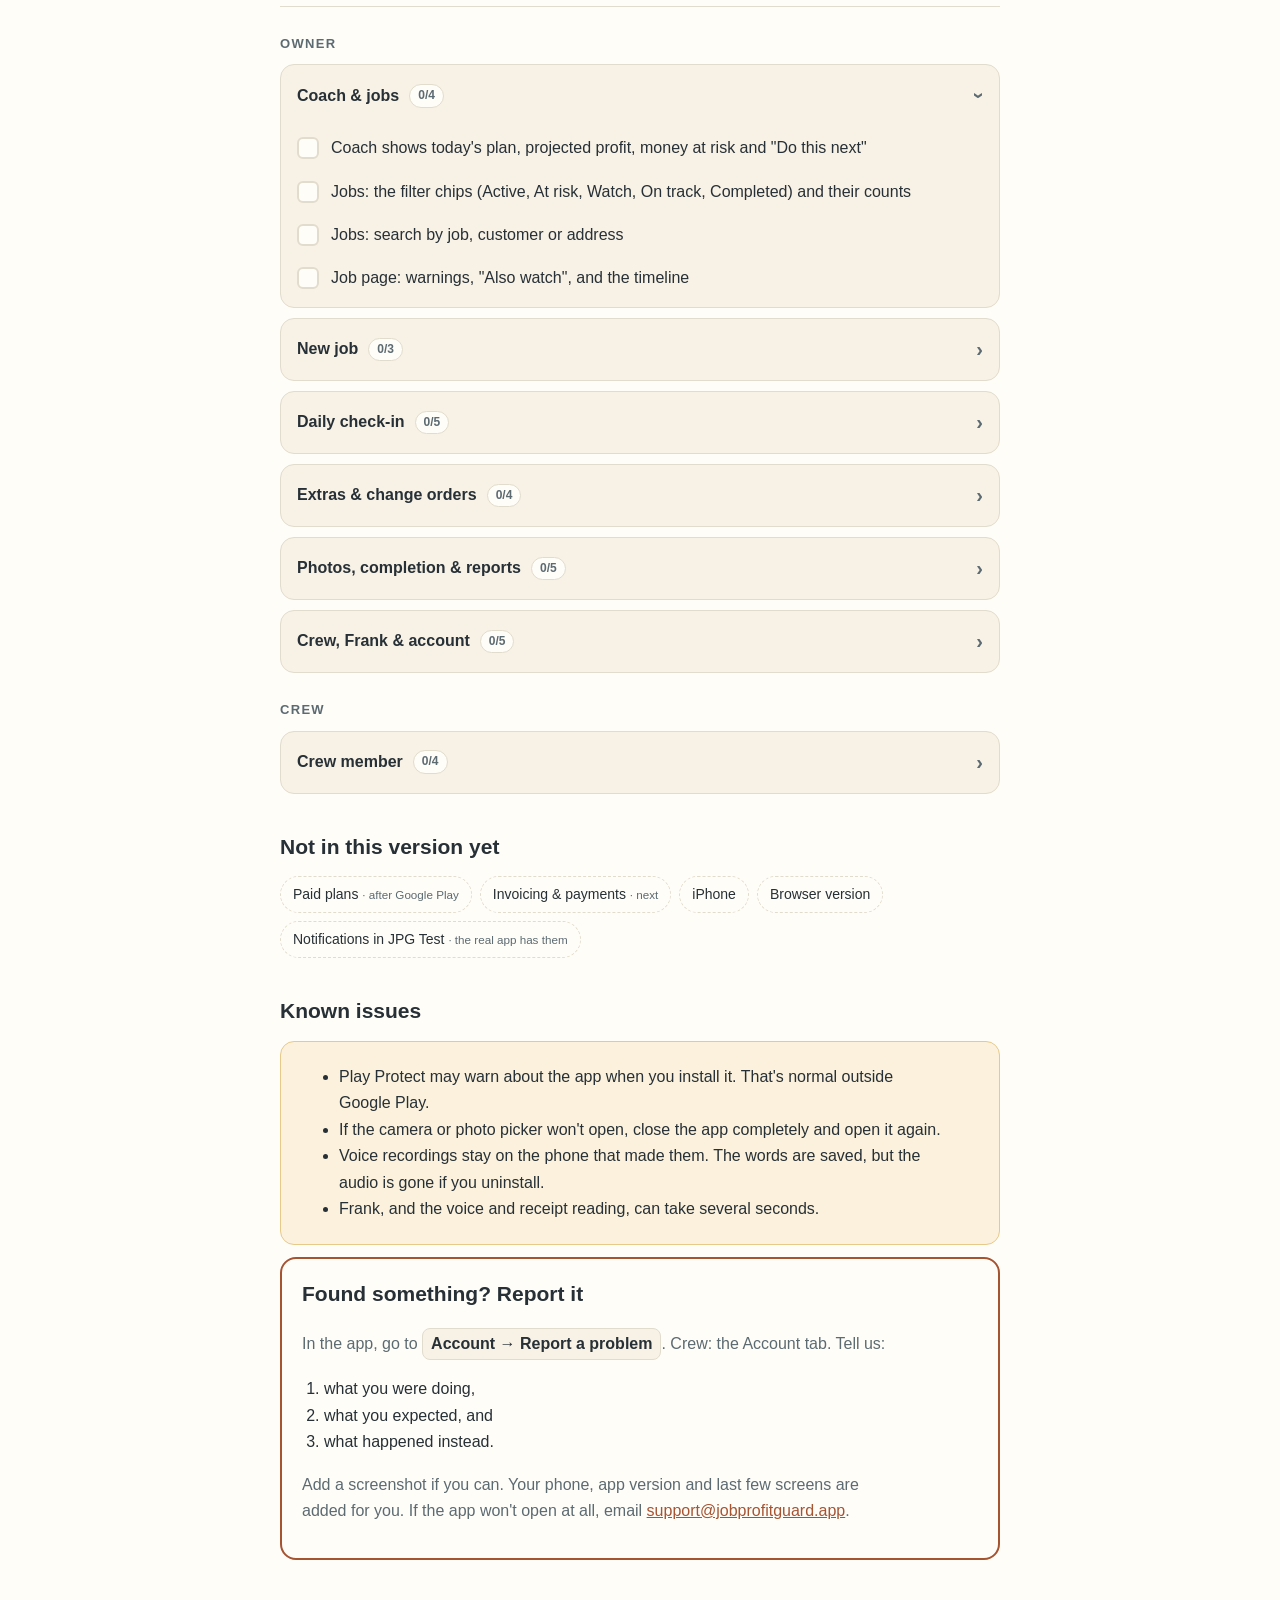
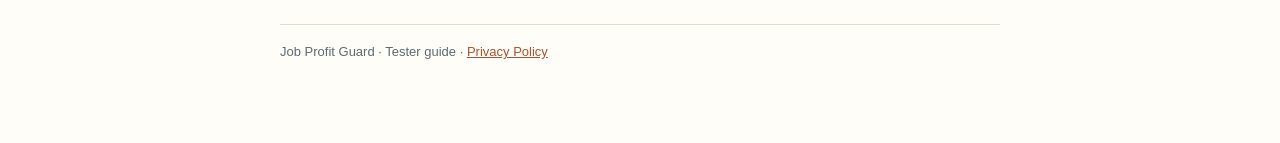
==== commit 9105ad29: "JPG Test build 8: device-pass fixes (no crash on links or password sign-in) Co-Authored-By: Claude O" ====
--- a/testers/index.html
+++ b/testers/index.html
@@ -66,7 +66,7 @@
 <section class="download" id="download">
   <div class="download-head"><img class="badge-icon" src="../test-icon.png" alt="" width="64" height="64"><div><h2>Get JPG Test</h2><p class="meta">Android · installs next to the real app</p></div></div>
   <a class="button" href="JPG-Test.apk?v=5" download="JPG-Test.apk">Download JPG Test</a>
-  <p class="meta">Version 1.0.0 (build 6) · 66 MB · Android 7 or newer</p>
+  <p class="meta">Version 1.0.0 (build 8) · 66 MB · Android 7 or newer</p>
   <h3>Installing it</h3>
   <ol>
     <li>Tap <strong>Download JPG Test</strong>, then open the file when it finishes.</li>
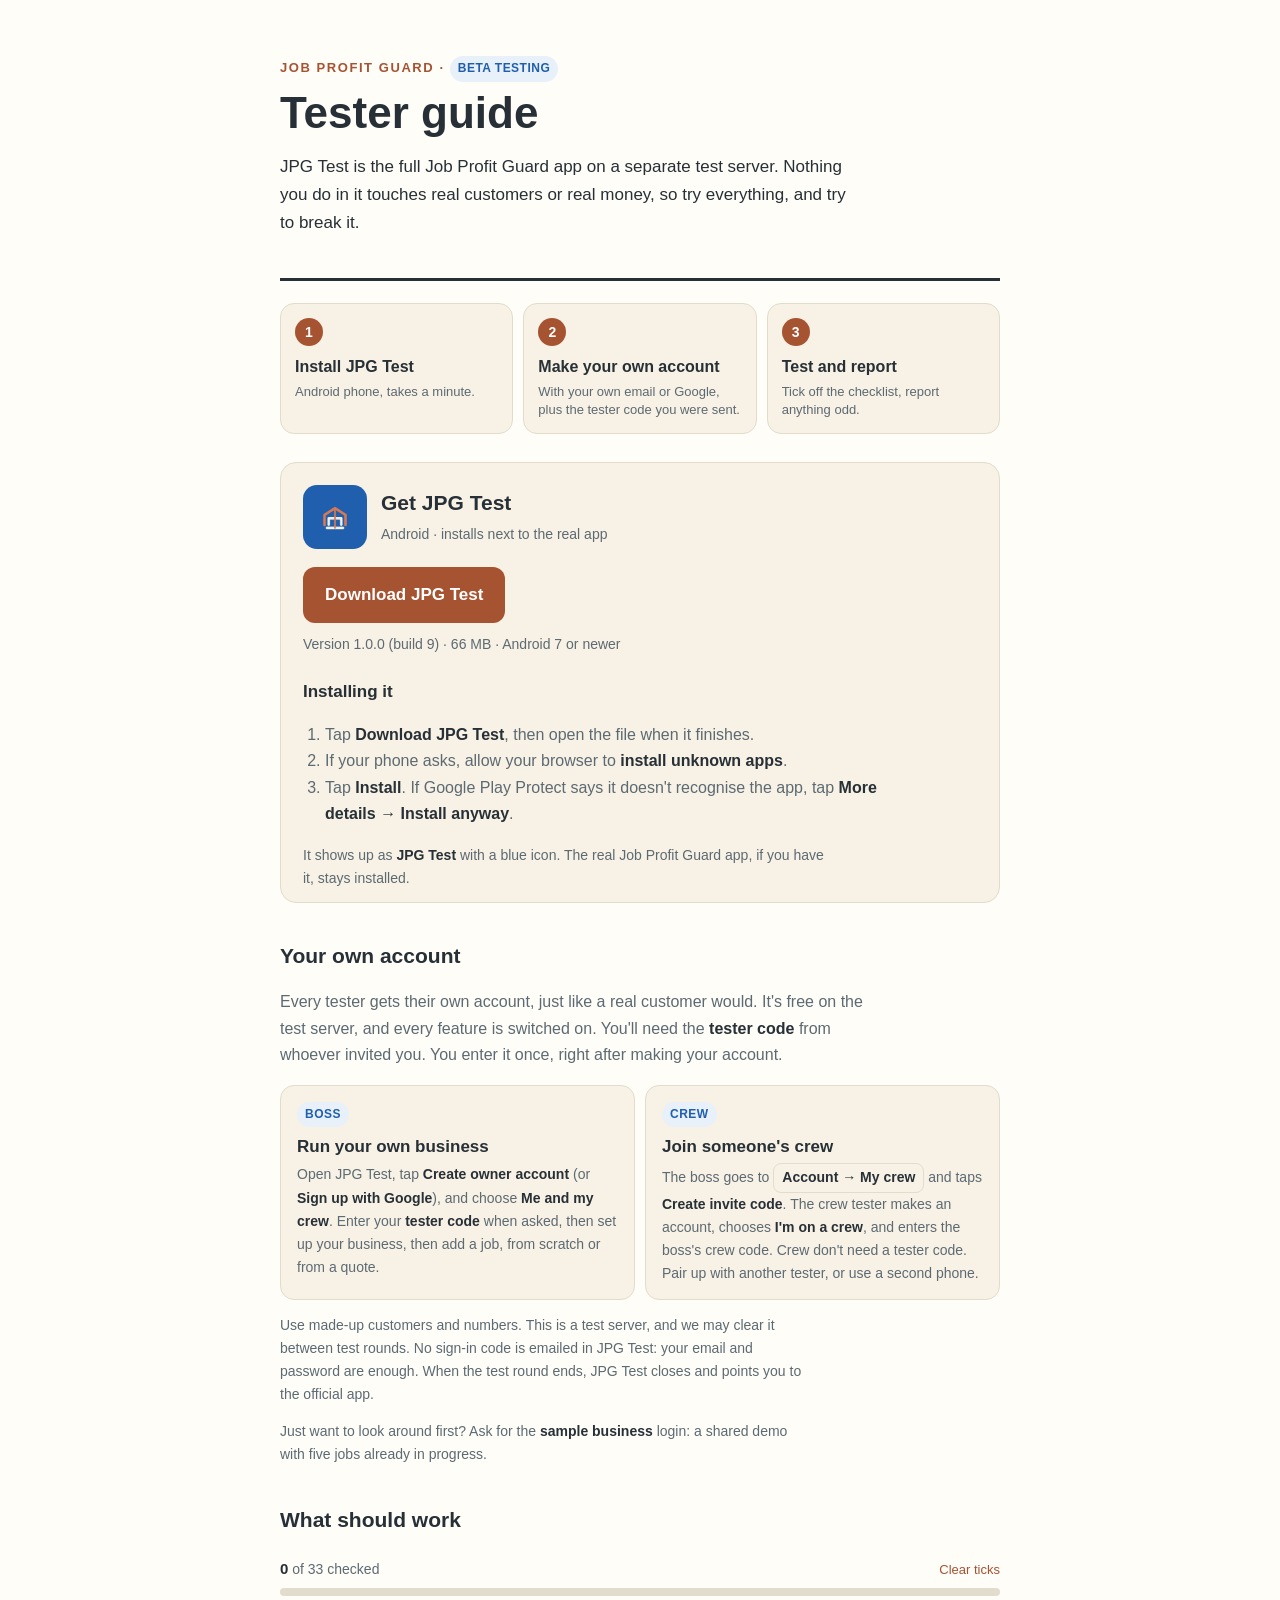
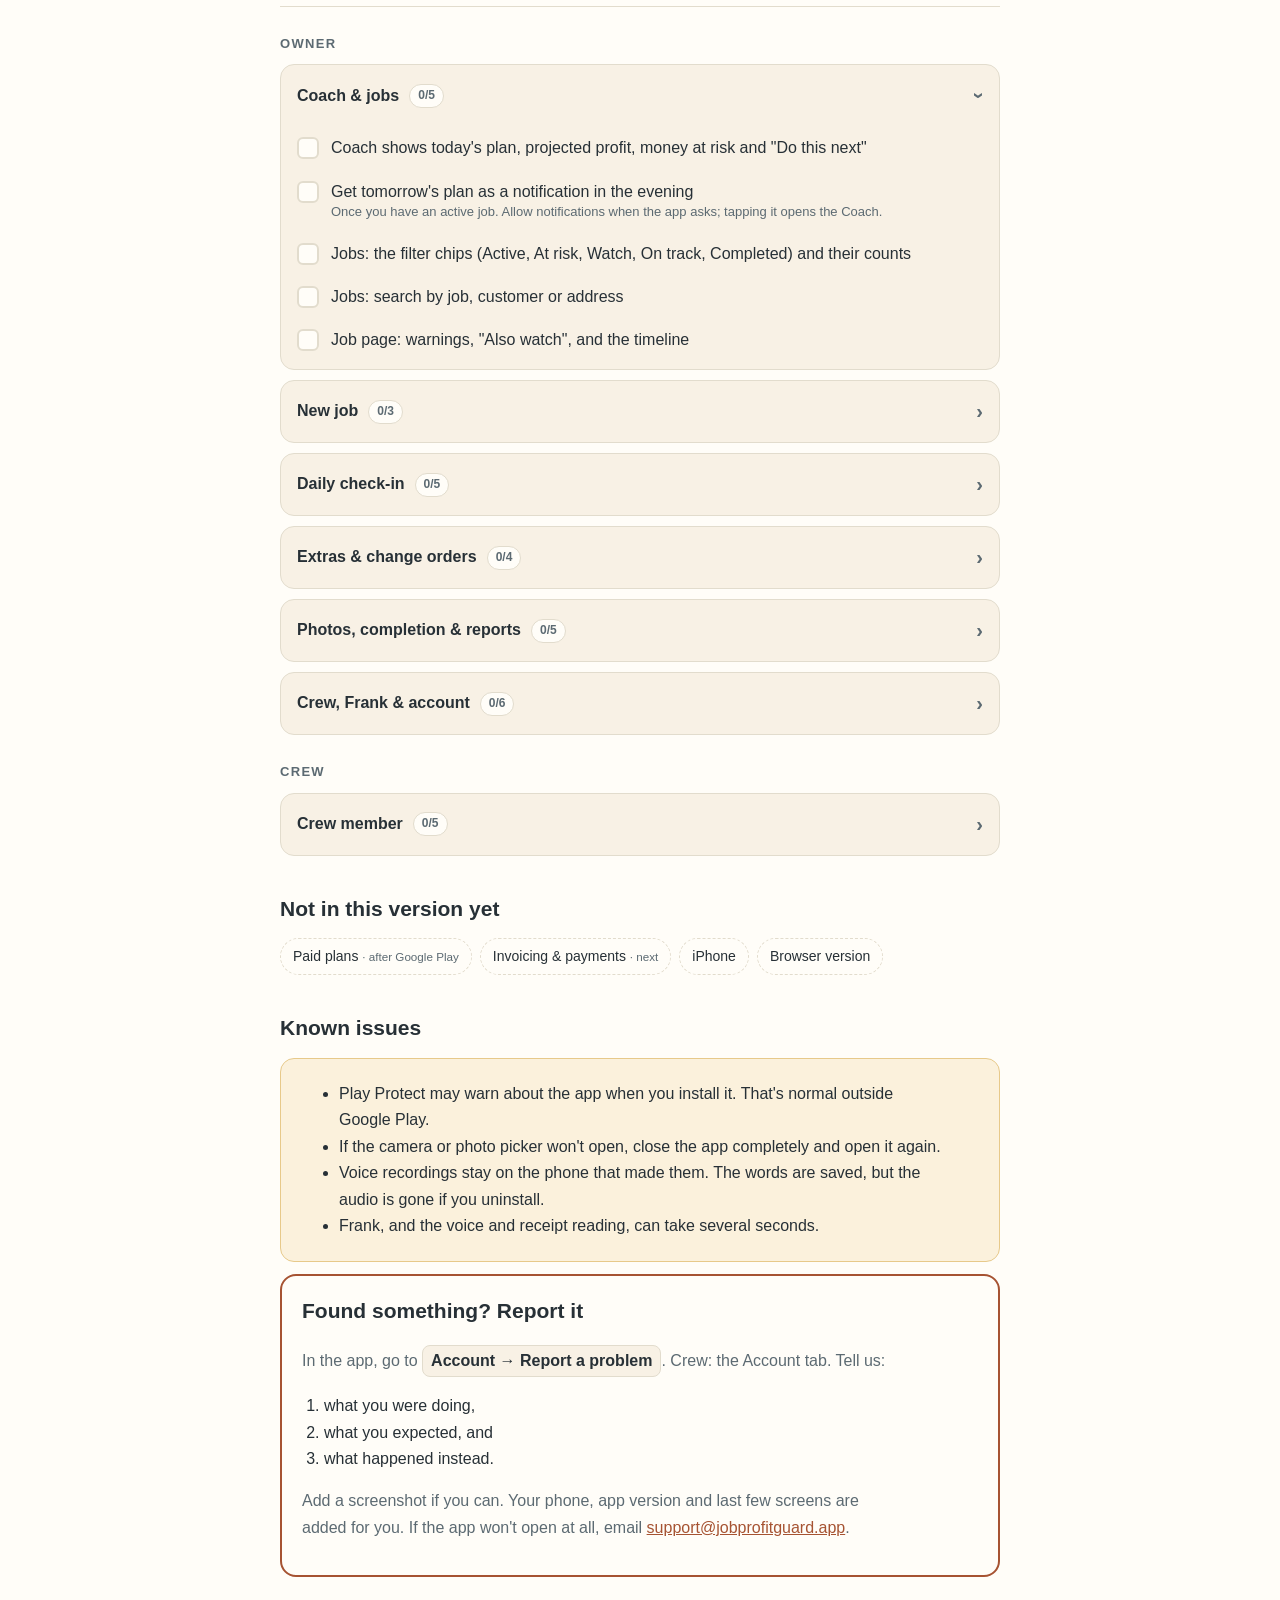
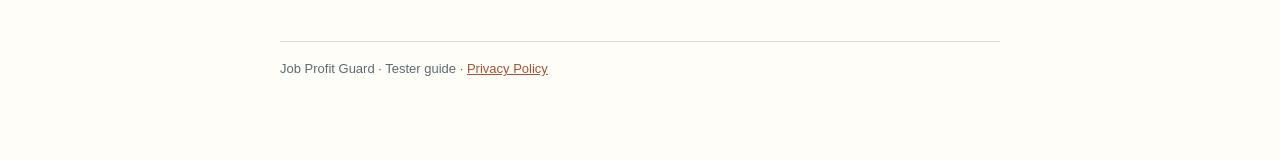
==== commit 6c1e488c: "JPG Test build 9: notifications work in the test app; checklist covers them Co-Authored-By: Claude O" ====
--- a/testers/index.html
+++ b/testers/index.html
@@ -66,7 +66,7 @@
 <section class="download" id="download">
   <div class="download-head"><img class="badge-icon" src="../test-icon.png" alt="" width="64" height="64"><div><h2>Get JPG Test</h2><p class="meta">Android · installs next to the real app</p></div></div>
   <a class="button" href="JPG-Test.apk?v=5" download="JPG-Test.apk">Download JPG Test</a>
-  <p class="meta">Version 1.0.0 (build 8) · 66 MB · Android 7 or newer</p>
+  <p class="meta">Version 1.0.0 (build 9) · 66 MB · Android 7 or newer</p>
   <h3>Installing it</h3>
   <ol>
     <li>Tap <strong>Download JPG Test</strong>, then open the file when it finishes.</li>
@@ -91,6 +91,7 @@
 <p class="group-title">Owner</p>
 <details class="area" open><summary>Coach &amp; jobs <span class="count"></span></summary><ul class="checks">
   <li><label><input type="checkbox" data-k="coach"><span>Coach shows today's plan, projected profit, money at risk and "Do this next"</span></label></li>
+  <li><label><input type="checkbox" data-k="push-evening"><span>Get tomorrow's plan as a notification in the evening<small>Once you have an active job. Allow notifications when the app asks; tapping it opens the Coach.</small></span></label></li>
   <li><label><input type="checkbox" data-k="jobs-filter"><span>Jobs: the filter chips (Active, At risk, Watch, On track, Completed) and their counts</span></label></li>
   <li><label><input type="checkbox" data-k="jobs-search"><span>Jobs: search by job, customer or address</span></label></li>
   <li><label><input type="checkbox" data-k="job-page"><span>Job page: warnings, "Also watch", and the timeline</span></label></li>
@@ -123,6 +124,7 @@
 <details class="area"><summary>Crew, Frank &amp; account <span class="count"></span></summary><ul class="checks">
   <li><label><input type="checkbox" data-k="crew-invite"><span>Invite crew and put them on a job</span></label></li>
   <li><label><input type="checkbox" data-k="crew-review"><span>Approve or reject a day the crew filed</span></label></li>
+  <li><label><input type="checkbox" data-k="push-crew-day"><span>Get a notification when your crew files a day<small>Tapping it opens the day for review.</small></span></label></li>
   <li><label><input type="checkbox" data-k="frank"><span>Ask Frank (the round button) about your jobs and money; attach a photo</span></label></li>
   <li><label><input type="checkbox" data-k="export"><span>Account → Export your data (spreadsheets or a backup)</span></label></li>
   <li><label><input type="checkbox" data-k="owner-misc"><span>Edit your profile, read Privacy and Terms, sign out and back in</span></label></li>
@@ -133,6 +135,7 @@
   <li><label><input type="checkbox" data-k="crew-jobs"><span>See only your jobs, and no money anywhere<small>No budgets, costs or profit on any screen.</small></span></label></li>
   <li><label><input type="checkbox" data-k="crew-file"><span>File a day: hours, progress and a note</span></label></li>
   <li><label><input type="checkbox" data-k="crew-attach"><span>Add photos (up to six) and a voice note</span></label></li>
+  <li><label><input type="checkbox" data-k="crew-push"><span>Get a notification when your boss approves or rejects your day</span></label></li>
   <li><label><input type="checkbox" data-k="crew-account"><span>Account: profile, Report a problem</span></label></li>
 </ul></details>
 
@@ -142,7 +145,6 @@
   <span>Invoicing &amp; payments <small>· next</small></span>
   <span>iPhone</span>
   <span>Browser version</span>
-  <span>Notifications in JPG Test <small>· the real app has them</small></span>
 </div>
 
 <h2>Known issues</h2>
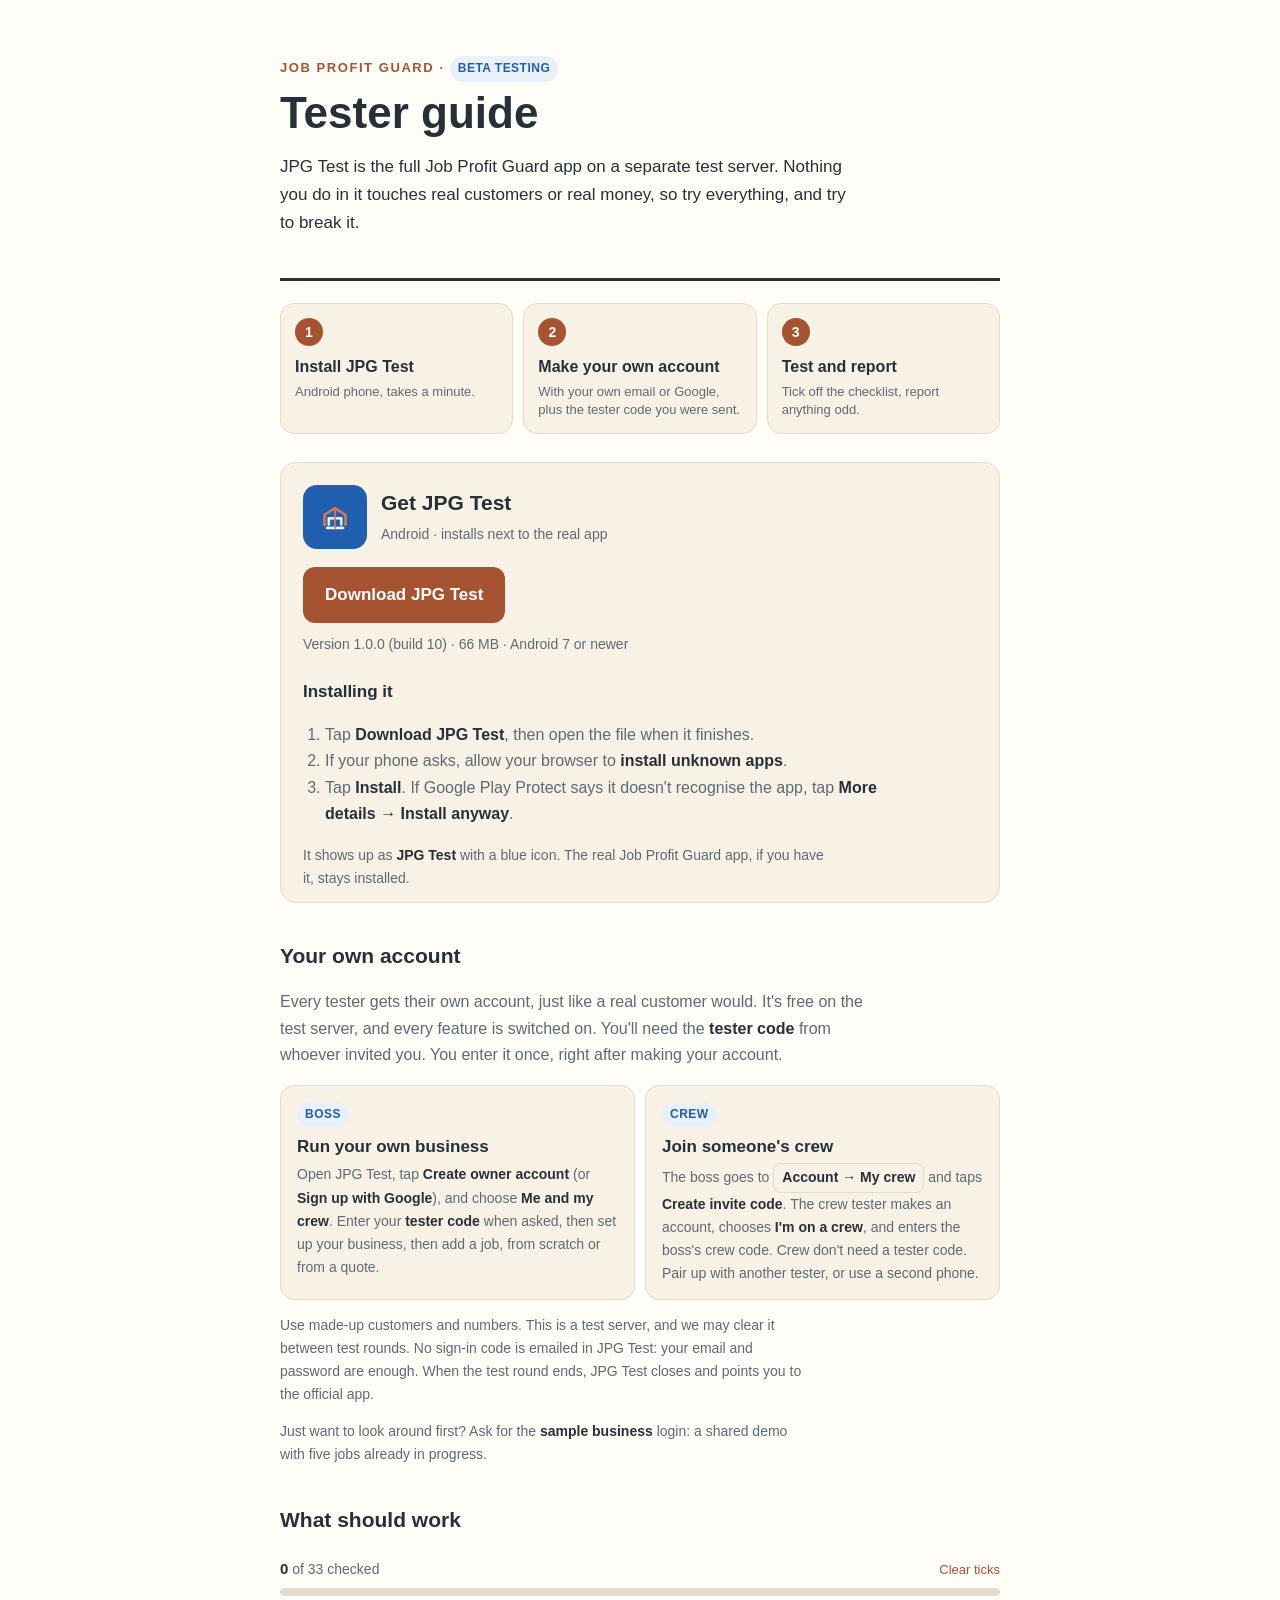
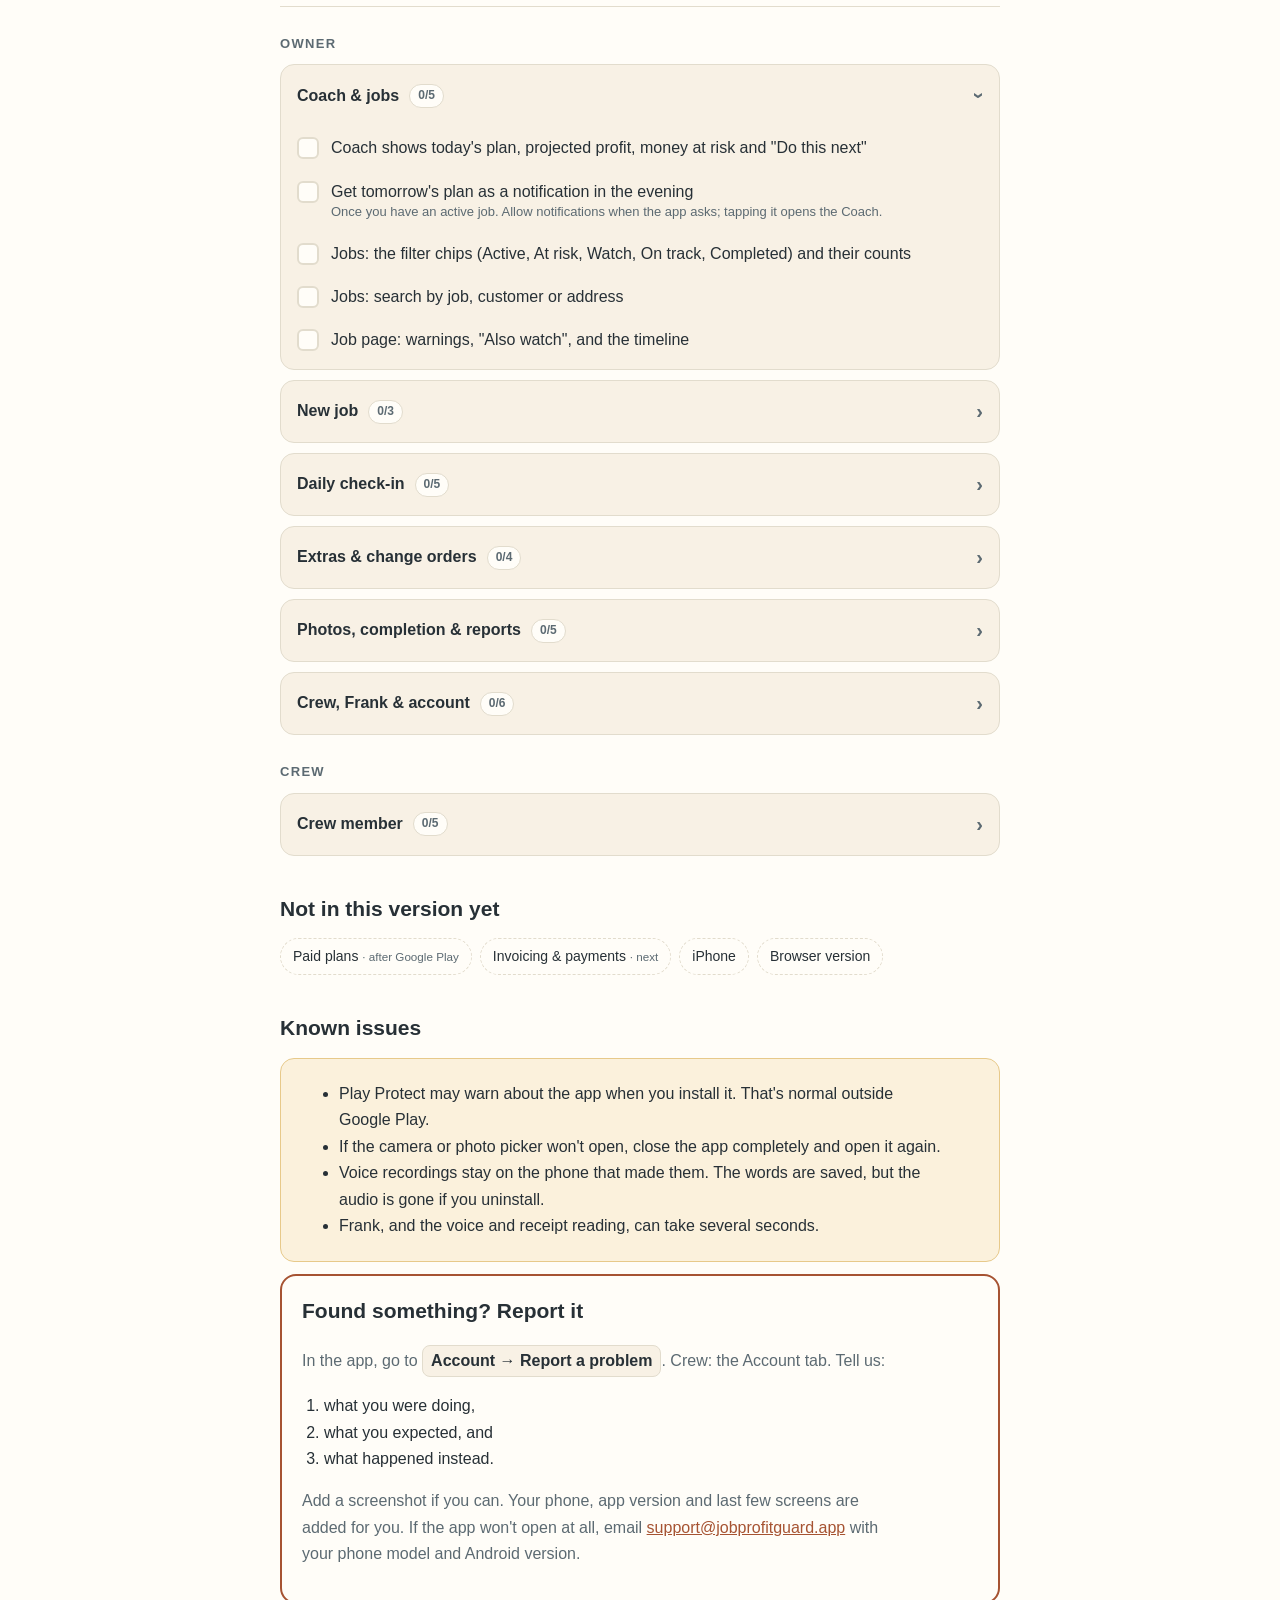
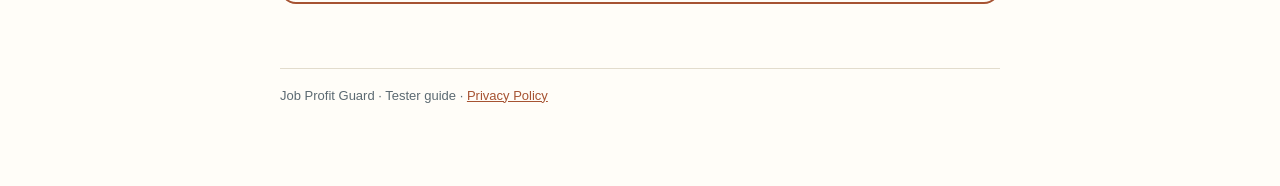
==== commit 872f514d: "JPG Test build 10 (required update): photos and receipts shrunk before upload, sign-out ends this ph" ====
--- a/testers/index.html
+++ b/testers/index.html
@@ -65,8 +65,8 @@
 
 <section class="download" id="download">
   <div class="download-head"><img class="badge-icon" src="../test-icon.png" alt="" width="64" height="64"><div><h2>Get JPG Test</h2><p class="meta">Android · installs next to the real app</p></div></div>
-  <a class="button" href="JPG-Test.apk?v=5" download="JPG-Test.apk">Download JPG Test</a>
-  <p class="meta">Version 1.0.0 (build 9) · 66 MB · Android 7 or newer</p>
+  <a class="button" href="JPG-Test.apk?v=10" download="JPG-Test.apk">Download JPG Test</a>
+  <p class="meta">Version 1.0.0 (build 10) · 66 MB · Android 7 or newer</p>
   <h3>Installing it</h3>
   <ol>
     <li>Tap <strong>Download JPG Test</strong>, then open the file when it finishes.</li>
@@ -159,7 +159,7 @@
   <h2>Found something? Report it</h2>
   <p>In the app, go to <span class="path">Account → Report a problem</span>. Crew: the Account tab. Tell us:</p>
   <ol><li>what you were doing,</li><li>what you expected, and</li><li>what happened instead.</li></ol>
-  <p>Add a screenshot if you can. Your phone, app version and last few screens are added for you. If the app won't open at all, email <a href="mailto:support@jobprofitguard.app">support@jobprofitguard.app</a>.</p>
+  <p>Add a screenshot if you can. Your phone, app version and last few screens are added for you. If the app won't open at all, email <a href="mailto:support@jobprofitguard.app">support@jobprofitguard.app</a> with your phone model and Android version.</p>
 </section>
 
 <footer>Job Profit Guard · Tester guide · <a href="../privacy.html">Privacy Policy</a></footer>
